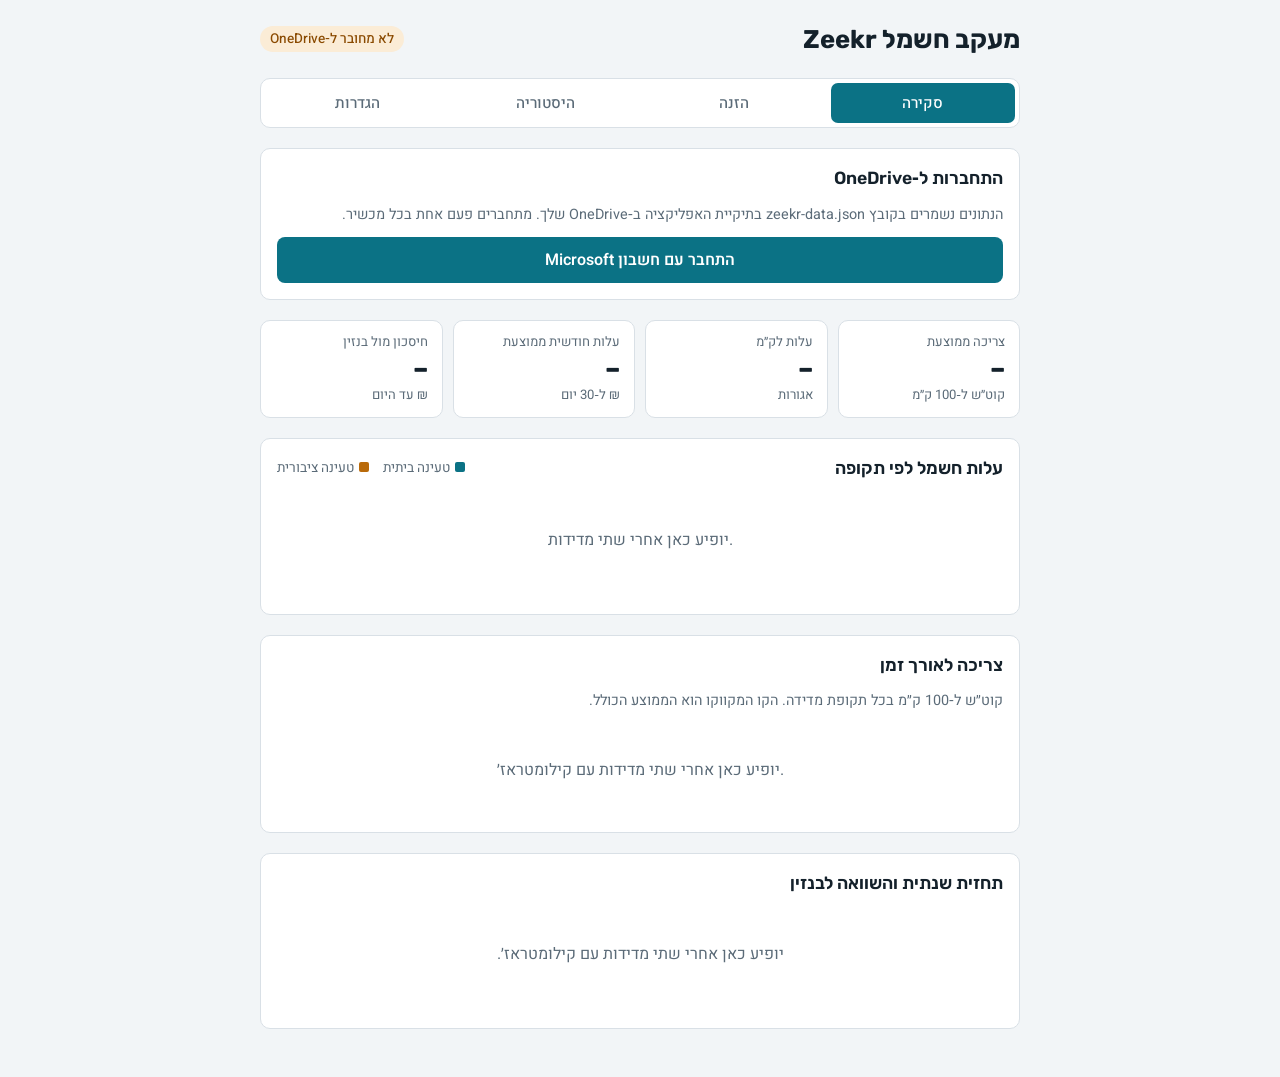
==== index.html @ 9e55f574 "v2.4: promote trial version to main" ====
<!doctype html>
<!--
  Zeekr electricity tracker - page markup.

  This file holds structure and Hebrew text only.
    styles.css  presentation
    app.js      behaviour (data model, calculations, OneDrive storage)

  The ?v= suffix on the two links below is a cache-buster: raise it whenever
  styles.css or app.js changes so browsers do not mix an old file with a new one.
-->
<html lang="he" dir="rtl">
<head>
  <meta charset="utf-8">
  <meta name="viewport" content="width=device-width,initial-scale=1,viewport-fit=cover">
  <meta name="robots" content="noindex">
  <title>מעקב חשמל Zeekr</title>
  <link rel="stylesheet" href="https://fonts.googleapis.com/css2?family=Heebo:wght@400;500;700&family=Rubik:wght@500;600;700&display=swap">
  <link rel="stylesheet" href="styles.css?v=2.4">
  <script src="app.js?v=2.4" defer></script>
</head>
<body>

<div class="wrap">
  <header class="head">
    <h1>מעקב חשמל Zeekr</h1>
    <span class="pill" id="status">טוען נתונים…</span>
  </header>

  <!-- Shown by app.js only on the trial copy of the page (address ends in /beta/). -->
  <div class="banner" id="beta-banner" hidden>גרסת ניסוי: הנתונים נשמרים בקובץ zeekr-test.json ולא משפיעים על המדידות האמיתיות.</div>

  <nav class="tabs" role="tablist">
    <button role="tab" data-tab="overview" aria-selected="true">סקירה</button>
    <button role="tab" data-tab="add" aria-selected="false">הזנה</button>
    <button role="tab" data-tab="history" aria-selected="false">היסטוריה</button>
    <button role="tab" data-tab="settings" aria-selected="false">הגדרות</button>
  </nav>

  <!-- Shown by app.js only when the user has to sign in to OneDrive. -->
  <div class="panel" id="signin" hidden>
    <h2>התחברות ל‑OneDrive</h2>
    <p class="sub" id="signin-text">הנתונים נשמרים בקובץ <span class="file-name">zeekr-data.json</span> בתיקיית האפליקציה ב‑OneDrive שלך. מתחברים פעם אחת בכל מכשיר.</p>
    <button class="btn" id="signin-btn" type="button">התחבר עם חשבון Microsoft</button>
  </div>

  <!-- ===== Overview ===== -->
  <section class="view" id="v-overview">
    <div class="kpis">
      <div class="kpi"><div class="lab">צריכה ממוצעת</div><div class="num" id="k-eff">–</div><div class="unit">קוט״ש ל‑100 ק״מ</div></div>
      <div class="kpi"><div class="lab">עלות לק״מ</div><div class="num" id="k-cpk">–</div><div class="unit">אגורות</div></div>
      <div class="kpi"><div class="lab">עלות חודשית ממוצעת</div><div class="num" id="k-month">–</div><div class="unit">₪ ל‑30 יום</div></div>
      <div class="kpi"><div class="lab">חיסכון מול בנזין</div><div class="num" id="k-save">–</div><div class="unit">₪ עד היום</div></div>
    </div>

    <div class="panel">
      <div class="row">
        <h2>עלות חשמל לפי תקופה</h2>
        <div class="legend"><span><i class="home"></i>טעינה ביתית</span><span><i class="public"></i>טעינה ציבורית</span></div>
      </div>
      <div class="chart" id="c-cost"></div>
      <p class="sub" id="cost-split"></p>
    </div>

    <div class="panel">
      <div class="row"><h2>צריכה לאורך זמן</h2><span id="trend"></span></div>
      <p class="sub">קוט״ש ל‑100 ק״מ בכל תקופת מדידה. הקו המקווקו הוא הממוצע הכולל.</p>
      <div class="chart" id="c-eff"></div>
    </div>

    <div class="panel">
      <h2>תחזית שנתית והשוואה לבנזין</h2>
      <dl class="facts" id="facts"></dl>
      <p class="sub" id="facts-note"></p>
    </div>

    <div class="panel" id="season-panel" hidden>
      <h2>צריכה לפי עונה</h2>
      <dl class="facts" id="season"></dl>
      <p class="sub">קיץ: יוני–ספטמבר. חורף: דצמבר–פברואר. התמונה תתבהר אחרי שנה מלאה של מדידות.</p>
    </div>
  </section>

  <!-- ===== Entry ===== -->
  <section class="view" id="v-add" hidden>
    <div class="seg">
      <button type="button" id="seg-reading" aria-pressed="true">מדידה חודשית</button>
      <button type="button" id="seg-public" aria-pressed="false">טעינה ציבורית</button>
    </div>

    <div class="panel" id="p-reading">
      <h2>מדידה חודשית</h2>
      <p class="sub">מה כתוב במונה של העמדה ובמד הק״מ של הרכב. אפשר למדוד יותר מפעם אחת בחודש: כל תאריך נשמר כמדידה נפרדת. המחיר לקוט״ש ממולא מהמדידה הקודמת. אם תשנה אותו, הוא יחול מהמדידה הזו והלאה, והתקופות הקודמות לא ישתנו.</p>
      <form id="f-reading" novalidate>
        <label class="full">תאריך<input type="date" id="r-date" required></label>
        <label>קוט״ש במונה<input type="number" inputmode="decimal" step="any" id="r-meter" placeholder="למשל 4350.2" required></label>
        <label>קילומטראז׳ ברכב<input type="number" inputmode="numeric" step="any" id="r-odo" placeholder="למשל 56200"></label>
        <label class="full">מחיר לקוט״ש לפי חשבון החשמל (₪)<input type="number" inputmode="decimal" step="any" id="r-price" placeholder="0.5451" required></label>
        <div class="hint full" id="r-preview">מלא את השדות כדי לראות את הסיכום מאז המדידה הקודמת.</div>
        <button class="btn full" type="submit">שמור מדידה</button>
        <p class="msg full" id="r-msg" role="status"></p>
      </form>
    </div>

    <div class="panel" id="p-public" hidden>
      <h2>טעינה ציבורית</h2>
      <p class="sub">רשום כל טעינה מחוץ לבית מיד כשהיא קורית. הטעינה נשמרת כרשומה נפרדת ומתווספת לעלות של התקופה שבה היא נמצאת, בלי לשנות את המדידות הביתיות.</p>
      <form id="f-public" novalidate>
        <label>תאריך<input type="date" id="p-date" required></label>
        <label>חברת הטעינה<input type="text" id="p-provider" maxlength="60" list="providers" placeholder="שם החברה שמפעילה את העמדה"></label>
        <label>קוט״ש שנטענו<input type="number" inputmode="decimal" step="any" id="p-kwh" placeholder="למשל 32.5" required></label>
        <label>עלות הטעינה כולה (₪)<input type="number" inputmode="decimal" step="any" id="p-cost" placeholder="למשל 61" required></label>
        <label class="full">הערה (לא חובה)<input type="text" id="p-note" maxlength="120" placeholder="מיקום העמדה, נסיעה לצפון…"></label>
        <button class="btn full" type="submit">שמור טעינה</button>
        <p class="msg full" id="p-msg" role="status"></p>
      </form>
      <!-- Filled by app.js with the providers already used, as typing suggestions. -->
      <datalist id="providers"></datalist>
    </div>
  </section>

  <!-- ===== History ===== -->
  <section class="view" id="v-history" hidden>
    <div class="panel">
      <div class="row"><h2>תקופות</h2><button class="btn ghost small" id="export" type="button" hidden>ייצוא ל‑CSV</button></div>
      <p class="sub">תקופה היא הזמן בין שתי מדידות עוקבות. לכל תקופה מוצגת העלות בפירוק לטעינה ביתית ולטעינה ציבורית.</p>
      <div class="scroll"><table id="t-periods"></table></div>
    </div>
    <div class="panel"><h2>מדידות</h2><div class="scroll"><table id="t-readings"></table></div></div>
    <div class="panel"><h2>טעינות ציבוריות</h2><div class="scroll"><table id="t-public"></table></div></div>
  </section>

  <!-- ===== Settings ===== -->
  <section class="view" id="v-settings" hidden>
    <div class="panel">
      <h2>רכב בנזין להשוואה</h2>
      <p class="sub">הערכים האלה הם הנחות. עדכן אותם לפי הרכב שהיית נוהג בו אחרת.</p>
      <form id="f-fuel" novalidate>
        <label>מחיר ליטר בנזין (₪)<input type="number" inputmode="decimal" step="any" id="s-price" required></label>
        <label>צריכת דלק (ליטר ל‑100 ק״מ)<input type="number" inputmode="decimal" step="any" id="s-l100" required></label>
        <button class="btn full" type="submit">שמור</button>
        <p class="msg full" id="s-msg" role="status"></p>
      </form>
    </div>

    <div class="panel">
      <h2>הנתונים שלך</h2>
      <p class="sub">הכול נשמר בקובץ אחד, <span class="file-name">zeekr-data.json</span>, בתיקיית האפליקציה ב‑OneDrive שלך. הדף עצמו לא שומר נתונים בשום שרת אחר.</p>
      <div class="row start">
        <button class="btn ghost" id="dl-json" type="button">הורד גיבוי (JSON)</button>
        <button class="btn ghost danger" id="signout" type="button">התנתק</button>
      </div>
    </div>

    <div class="panel">
      <h2>ייבוא מקובץ</h2>
      <p class="sub">הייבוא ממזג את הקובץ עם הנתונים הקיימים ולא מוחק דבר. לפני השמירה מוצג סיכום של מה שיתווסף ומה שיתעדכן, ורק אחרי אישור הנתונים נשמרים.</p>
      <div class="row start">
        <label class="btn ghost">בחר קובץ לייבוא<input type="file" id="imp-file" accept=".json,.csv,application/json,text/csv" hidden></label>
        <button class="btn ghost" id="dl-template" type="button">הורד קובץ CSV לדוגמה</button>
      </div>

      <!-- Import preview: filled by app.js after a file is chosen. -->
      <div class="hint" id="imp-box" hidden>
        <div id="imp-text"></div>
        <div class="row start">
          <button class="btn small" id="imp-go" type="button">אשר ייבוא</button>
          <button class="btn ghost small" id="imp-cancel" type="button">בטל</button>
        </div>
      </div>
      <p class="msg" id="d-msg" role="status"></p>

      <details class="guide">
        <summary>איך צריך להיראות קובץ ייבוא</summary>
        <div class="body">
          <p class="sub">הייבוא מקבל שני סוגי קבצים: CSV (נוח לעריכה באקסל) ו‑JSON (הפורמט של קובץ הגיבוי). הדרך הקלה היא להוריד את קובץ ה‑CSV לדוגמה, למלא אותו באקסל ולשמור.</p>

          <h3>איך הייבוא משתלב בנתונים הקיימים</h3>
          <ul>
            <li>מדידה מזוהה לפי התאריך שלה. תאריך שכבר קיים: הערכים מהקובץ מחליפים את הקיימים. תאריך חדש: המדידה מתווספת, גם אם יש כבר מדידה אחרת באותו חודש.</li>
            <li>טעינה ציבורית מזוהה לפי המזהה שלה, ואם אין מזהה לפי השילוב של תאריך, קוט״ש ועלות. טעינה קיימת מתעדכנת (חברה, הערה), וכל טעינה אחרת מתווספת.</li>
            <li>טעינה ציבורית אף פעם לא משנה מדידה, ומדידה אף פעם לא משנה טעינה ציבורית.</li>
            <li>רשומות שלא מופיעות בקובץ נשארות כמו שהן.</li>
            <li>שורה לא תקינה מדולגת ומדווחת בסיכום עם מספר השורה והסיבה. שאר הקובץ מיובא.</li>
          </ul>

          <h3>קובץ CSV</h3>
          <ul>
            <li>השורה הראשונה היא שורת כותרות. סדר העמודות לא משנה, ועמודות שלא מופיעות ברשימה מתעלמים מהן.</li>
            <li>כל שורה אחריה היא מדידה אחת או טעינה ציבורית אחת.</li>
            <li>קידוד UTF‑8. מפריד פסיק, נקודה‑פסיק או טאב.</li>
            <li>תאריך: <code>2026-10-01</code> או <code>01/10/2026</code> או <code>1.10.2026</code> (יום לפני חודש).</li>
            <li>מספרים: נקודה עשרונית, בלי יחידות. למשל <code>4350.2</code>.</li>
          </ul>
          <div class="scroll">
            <table>
              <tr><th>כותרת העמודה</th><th>שם חלופי</th><th>במדידה</th><th>בטעינה ציבורית</th><th>תוכן</th></tr>
              <tr><td>סוג</td><td><code>type</code></td><td>מדידה</td><td>טעינה ציבורית</td><td>אם העמודה חסרה, שורה עם מונה היא מדידה ושורה עם קוט״ש היא טעינה ציבורית</td></tr>
              <tr><td>תאריך</td><td><code>date</code></td><td>חובה</td><td>חובה</td><td>תאריך המדידה או הטעינה</td></tr>
              <tr><td>מונה קוט״ש</td><td><code>meter</code></td><td>חובה</td><td>ריק</td><td>המספר המצטבר שמופיע במונה העמדה הביתית</td></tr>
              <tr><td>קילומטראז׳</td><td><code>odo</code></td><td>רשות</td><td>ריק</td><td>מד הק״מ של הרכב. בלעדיו הצריכה מחושבת יחד עם התקופה הבאה</td></tr>
              <tr><td>מחיר לקוט״ש</td><td><code>price</code></td><td>רשות</td><td>ריק</td><td>מחיר החשמל הביתי בשקלים לתקופה שמסתיימת במדידה. ריק: נלקח המחיר מהמדידה הקודמת</td></tr>
              <tr><td>קוט״ש</td><td><code>kwh</code></td><td>ריק</td><td>חובה</td><td>כמה קוט״ש נטענו בטעינה</td></tr>
              <tr><td>עלות</td><td><code>cost</code></td><td>ריק</td><td>חובה</td><td>הסכום הכולל ששולם על הטעינה, בשקלים</td></tr>
              <tr><td>חברה</td><td><code>provider</code></td><td>ריק</td><td>רשות</td><td>החברה שבה בוצעה הטעינה, טקסט חופשי</td></tr>
              <tr><td>הערה</td><td><code>note</code></td><td>ריק</td><td>רשות</td><td>טקסט חופשי</td></tr>
              <tr><td>מזהה</td><td><code>id</code></td><td>ריק</td><td>רשות</td><td>מופיע בקובץ שהאפליקציה מייצאת. בשורה חדשה משאירים ריק</td></tr>
            </table>
          </div>
          <p class="sub">דוגמה לקובץ CSV עם שתי מדידות באותו חודש וטעינה ציבורית אחת:</p>
<pre>סוג,תאריך,מונה קוט״ש,קילומטראז׳,מחיר לקוט״ש,קוט״ש,עלות,חברה,הערה,מזהה
מדידה,2026-10-01,4350.2,56200,0.5451,,,,,
מדידה,2026-10-18,4702.9,57480,0.5451,,,,,
טעינה ציבורית,2026-10-12,,,,32.5,61,שם החברה,נסיעה לצפון,</pre>

          <h3>קובץ JSON</h3>
          <ul>
            <li>אובייקט אחד עם הרשימה <code>readings</code> (מדידות) והרשימה <code>public</code> (טעינות ציבוריות). מספיקה אחת מהן.</li>
            <li>בכל מדידה: <code>date</code> ו‑<code>meter</code> חובה, <code>odo</code> ו‑<code>price</code> רשות (אפשר <code>null</code>).</li>
            <li>בכל טעינה ציבורית: <code>date</code>, <code>kwh</code> ו‑<code>cost</code> חובה, <code>provider</code>, <code>note</code> ו‑<code>id</code> רשות.</li>
            <li><code>settings</code> רשות. אם הוא מופיע, הגדרות רכב הבנזין להשוואה מתעדכנות לפיו.</li>
            <li>שדות אחרים, כמו <code>app</code>, <code>version</code> ו‑<code>updated</code>, לא נדרשים בייבוא.</li>
          </ul>
<pre>{
  "readings": [
    { "date": "2026-10-01", "meter": 4350.2, "odo": 56200, "price": 0.5451 },
    { "date": "2026-10-18", "meter": 4702.9, "odo": null, "price": null }
  ],
  "public": [
    { "date": "2026-10-12", "kwh": 32.5, "cost": 61,
      "provider": "שם החברה", "note": "נסיעה לצפון" }
  ],
  "settings": { "fuelPrice": 7.3, "fuelL100": 7.5 }
}</pre>
        </div>
      </details>
    </div>

    <!-- Trial copy only. -->
    <div class="panel" id="beta-panel" hidden>
      <h2>גרסת ניסוי</h2>
      <p class="sub">זו גרסת הניסוי של הדף. היא עובדת מול קובץ נפרד, zeekr-test.json, באותה תיקייה ב‑OneDrive, כך שאפשר להזין, לייבא ולמחוק בלי לגעת במדידות האמיתיות. אפשר להתחיל מעותק של הנתונים האמיתיים: ההעתקה רק קוראת את הקובץ האמיתי ולא משנה אותו.</p>
      <div class="row start">
        <button class="btn ghost" id="test-copy" type="button">העתק את הנתונים האמיתיים לקובץ הבדיקות</button>
        <button class="btn ghost danger" id="test-reset" type="button">רוקן את קובץ הבדיקות</button>
      </div>
      <p class="msg" id="t-msg" role="status"></p>
    </div>

    <p class="sub">גרסה <span id="app-version"></span> · <a id="other-version" href="beta/">לגרסת הניסוי</a></p>
  </section>
</div>

</body>
</html>
---- styles.css ----
/*
 * Zeekr electricity tracker - presentation.
 *
 * Layout: one narrow right-to-left column. A status line, four key figures,
 * charts, then tabs for entry, history and settings.
 *
 * Sections
 *   1. Design tokens (light and dark)
 *   2. Base elements
 *   3. Page frame: header, tabs, panels
 *   4. Overview: key figures, charts, fact lists
 *   5. Forms and buttons
 *   6. Tables
 *   7. Import guide
 */

/* ---------- 1. Design tokens ---------- */

:root {
  --bg: #f2f5f7;
  --surface: #ffffff;
  --line: #d9e0e6;
  --fg: #14212b;
  --muted: #5b6b78;
  --accent: #0b7285;        /* home charging, primary actions */
  --accent-fg: #ffffff;
  --accent-soft: #dff1f4;
  --public: #b96a0a;        /* public charging */
  --good: #1c7c4a;
  --good-soft: #e0f3e8;
  --warn: #8a4a00;        /* dark enough for 4.5:1 on --warn-soft */
  --warn-soft: #fbecd6;
  --bad: #b3261e;
  --display: "Rubik", "Heebo", system-ui, sans-serif;
  --body: "Heebo", "Rubik", system-ui, sans-serif;
  --mono: ui-monospace, "SF Mono", Menlo, Consolas, monospace;
  --radius: 10px;
}

/* Dark values are repeated twice on purpose: once for the system preference
   and once for an explicit data-theme="dark" override. */
@media (prefers-color-scheme: dark) {
  :root:not([data-theme="light"]) {
    --bg: #0f171d;
    --surface: #18232b;
    --line: #2b3944;
    --fg: #e7eef2;
    --muted: #93a4b0;
    --accent: #4cc3d6;
    --accent-fg: #06222a;
    --accent-soft: #143640;
    --public: #e8a548;
    --good: #5fd093;
    --good-soft: #153526;
    --warn: #f0b35c;
    --warn-soft: #3a2a10;
    --bad: #ff8a80;
    color-scheme: dark;
  }
}

:root[data-theme="dark"] {
  --bg: #0f171d;
  --surface: #18232b;
  --line: #2b3944;
  --fg: #e7eef2;
  --muted: #93a4b0;
  --accent: #4cc3d6;
  --accent-fg: #06222a;
  --accent-soft: #143640;
  --public: #e8a548;
  --good: #5fd093;
  --good-soft: #153526;
  --warn: #f0b35c;
  --warn-soft: #3a2a10;
  --bad: #ff8a80;
  color-scheme: dark;
}

/* ---------- 2. Base elements ---------- */

* { box-sizing: border-box; }

[hidden] { display: none !important; }

body {
  margin: 0;
  background: var(--bg);
  color: var(--fg);
  font-family: var(--body);
  font-size: 16px;
  line-height: 1.5;
  direction: rtl;
  padding-left: max(16px, env(safe-area-inset-left, 0px));
  padding-right: max(16px, env(safe-area-inset-right, 0px));
  padding-block: 20px 48px;
}

h1 { font-family: var(--display); font-size: 1.6rem; font-weight: 700; margin: 0; text-wrap: balance; }
h2 { font-family: var(--display); font-size: 1.1rem; font-weight: 600; margin: 0; }
h3 { font-size: 0.95rem; font-weight: 600; margin: 0; }

a { color: var(--accent); }

button:focus-visible,
input:focus-visible,
summary:focus-visible,
a:focus-visible { outline: 2px solid var(--accent); outline-offset: 2px; }

/* ---------- 3. Page frame ---------- */

.wrap { max-width: 760px; margin-inline: auto; display: flex; flex-direction: column; gap: 20px; }

.head { display: flex; flex-wrap: wrap; align-items: center; justify-content: space-between; gap: 10px; }

.pill { display: inline-block; padding: 3px 10px; border-radius: 99px; font-size: 0.85rem; font-weight: 500; background: var(--accent-soft); color: var(--fg); }
.pill.warn { background: var(--warn-soft); color: var(--warn); }
.pill.good { background: var(--good-soft); color: var(--good); }

/* Trial-version notice: must be impossible to miss. */
.banner { background: var(--warn-soft); color: var(--warn); border: 1px solid var(--warn); border-radius: var(--radius); padding: 10px 14px; font-weight: 500; font-size: 0.92rem; }

.tabs { display: flex; gap: 4px; background: var(--surface); border: 1px solid var(--line); border-radius: var(--radius); padding: 4px; }
.tabs button { flex: 1; border: 0; background: none; color: var(--muted); font: 500 0.95rem var(--body); padding: 9px 4px; border-radius: 7px; cursor: pointer; }
.tabs button[aria-selected="true"] { background: var(--accent); color: var(--accent-fg); }

.view { display: flex; flex-direction: column; gap: 20px; }

.panel { background: var(--surface); border: 1px solid var(--line); border-radius: var(--radius); padding: 16px; display: flex; flex-direction: column; gap: 12px; min-width: 0; }

.row { display: flex; flex-wrap: wrap; gap: 10px; align-items: center; justify-content: space-between; }
.row.start { justify-content: flex-start; }

.sub { color: var(--muted); font-size: 0.9rem; margin: 0; }
.empty { color: var(--muted); text-align: center; padding: 18px 8px; }
.span-all { grid-column: 1 / -1; }

/* ---------- 4. Overview ---------- */

.kpis { display: grid; grid-template-columns: repeat(4, 1fr); gap: 10px; }
@media (max-width: 620px) { .kpis { grid-template-columns: repeat(2, 1fr); } }

.kpi { background: var(--surface); border: 1px solid var(--line); border-radius: var(--radius); padding: 12px 14px; min-width: 0; }
.kpi .lab { font-size: 0.82rem; color: var(--muted); }
.kpi .num { font-family: var(--display); font-size: 1.7rem; font-weight: 700; line-height: 1.2; font-variant-numeric: tabular-nums; }
.kpi .unit { font-size: 0.82rem; color: var(--muted); }

/* Charts are drawn left-to-right even though the page is right-to-left. */
.chart { width: 100%; direction: ltr; }
.chart svg { display: block; width: 100%; height: auto; }

.legend { display: flex; gap: 14px; font-size: 0.85rem; color: var(--muted); flex-wrap: wrap; }
.legend i { display: inline-block; width: 10px; height: 10px; border-radius: 2px; margin-inline-end: 5px; }
.legend .home { background: var(--accent); }
.legend .public { background: var(--public); }

.facts { display: grid; grid-template-columns: 1fr 1fr; gap: 8px 20px; margin: 0; }
@media (max-width: 520px) { .facts { grid-template-columns: 1fr; } }
.facts div { display: flex; justify-content: space-between; gap: 10px; border-bottom: 1px solid var(--line); padding-block: 5px; }
.facts dt { color: var(--muted); }
.facts dd { margin: 0; font-weight: 500; font-variant-numeric: tabular-nums; text-align: left; }

/* ---------- 5. Forms and buttons ---------- */

form { display: grid; grid-template-columns: 1fr 1fr; gap: 12px; }
form .full { grid-column: 1 / -1; }
@media (max-width: 480px) { form { grid-template-columns: 1fr; } }

label { display: flex; flex-direction: column; gap: 4px; font-size: 0.9rem; color: var(--muted); min-width: 0; }

input { font: inherit; font-size: 1.05rem; color: var(--fg); background: var(--bg); border: 1px solid var(--line); border-radius: 8px; padding: 10px 12px; width: 100%; min-width: 0; }

.btn { font: 600 1rem var(--body); border: 0; border-radius: 8px; padding: 11px 16px; background: var(--accent); color: var(--accent-fg); cursor: pointer; }
.btn.ghost { background: none; color: var(--accent); border: 1px solid var(--line); font-weight: 500; }
.btn.small { padding: 4px 10px; font-size: 0.85rem; }
.btn.danger { color: var(--bad); }
/* A file input dressed as a button: the label is the visible control. */
label.btn { flex-direction: row; font-size: 1rem; }

.msg { font-size: 0.9rem; min-height: 1.4em; margin: 0; }
.msg.err { color: var(--bad); }
.msg.ok { color: var(--good); }

.hint { background: var(--accent-soft); border-radius: 8px; padding: 10px 12px; font-size: 0.92rem; }
.hint .row { margin-top: 10px; }

.seg { display: flex; gap: 6px; }
.seg button { border: 1px solid var(--line); background: none; color: var(--fg); font: 500 0.92rem var(--body); padding: 7px 12px; border-radius: 99px; cursor: pointer; }
.seg button[aria-pressed="true"] { background: var(--accent-soft); border-color: var(--accent); }

/* ---------- 6. Tables ---------- */

.scroll { overflow-x: auto; }

table { border-collapse: collapse; width: 100%; font-size: 0.9rem; font-variant-numeric: tabular-nums; }
th, td { padding: 7px 8px; text-align: right; border-bottom: 1px solid var(--line); white-space: nowrap; }
th { color: var(--muted); font-weight: 500; font-size: 0.82rem; }
td.footnote { white-space: normal; color: var(--muted); }

/* ---------- 7. Import guide ---------- */

.guide { border: 1px solid var(--line); border-radius: 8px; padding: 10px 12px; }
.guide summary { cursor: pointer; font-weight: 500; color: var(--accent); }
.guide[open] summary { margin-bottom: 12px; }
.guide .body { display: flex; flex-direction: column; gap: 12px; font-size: 0.92rem; }
.guide ul { margin: 0; padding-inline-start: 20px; display: flex; flex-direction: column; gap: 4px; }
.guide td, .guide th { white-space: normal; vertical-align: top; }
.guide code { font-family: var(--mono); font-size: 0.85rem; background: var(--bg); border-radius: 4px; padding: 1px 5px; direction: ltr; unicode-bidi: isolate; }
/* File samples are shown left-to-right exactly as they appear in a text editor. */
.guide pre { margin: 0; direction: ltr; text-align: left; font-family: var(--mono); font-size: 0.8rem; line-height: 1.5; background: var(--bg); border: 1px solid var(--line); border-radius: 8px; padding: 10px 12px; overflow-x: auto; }
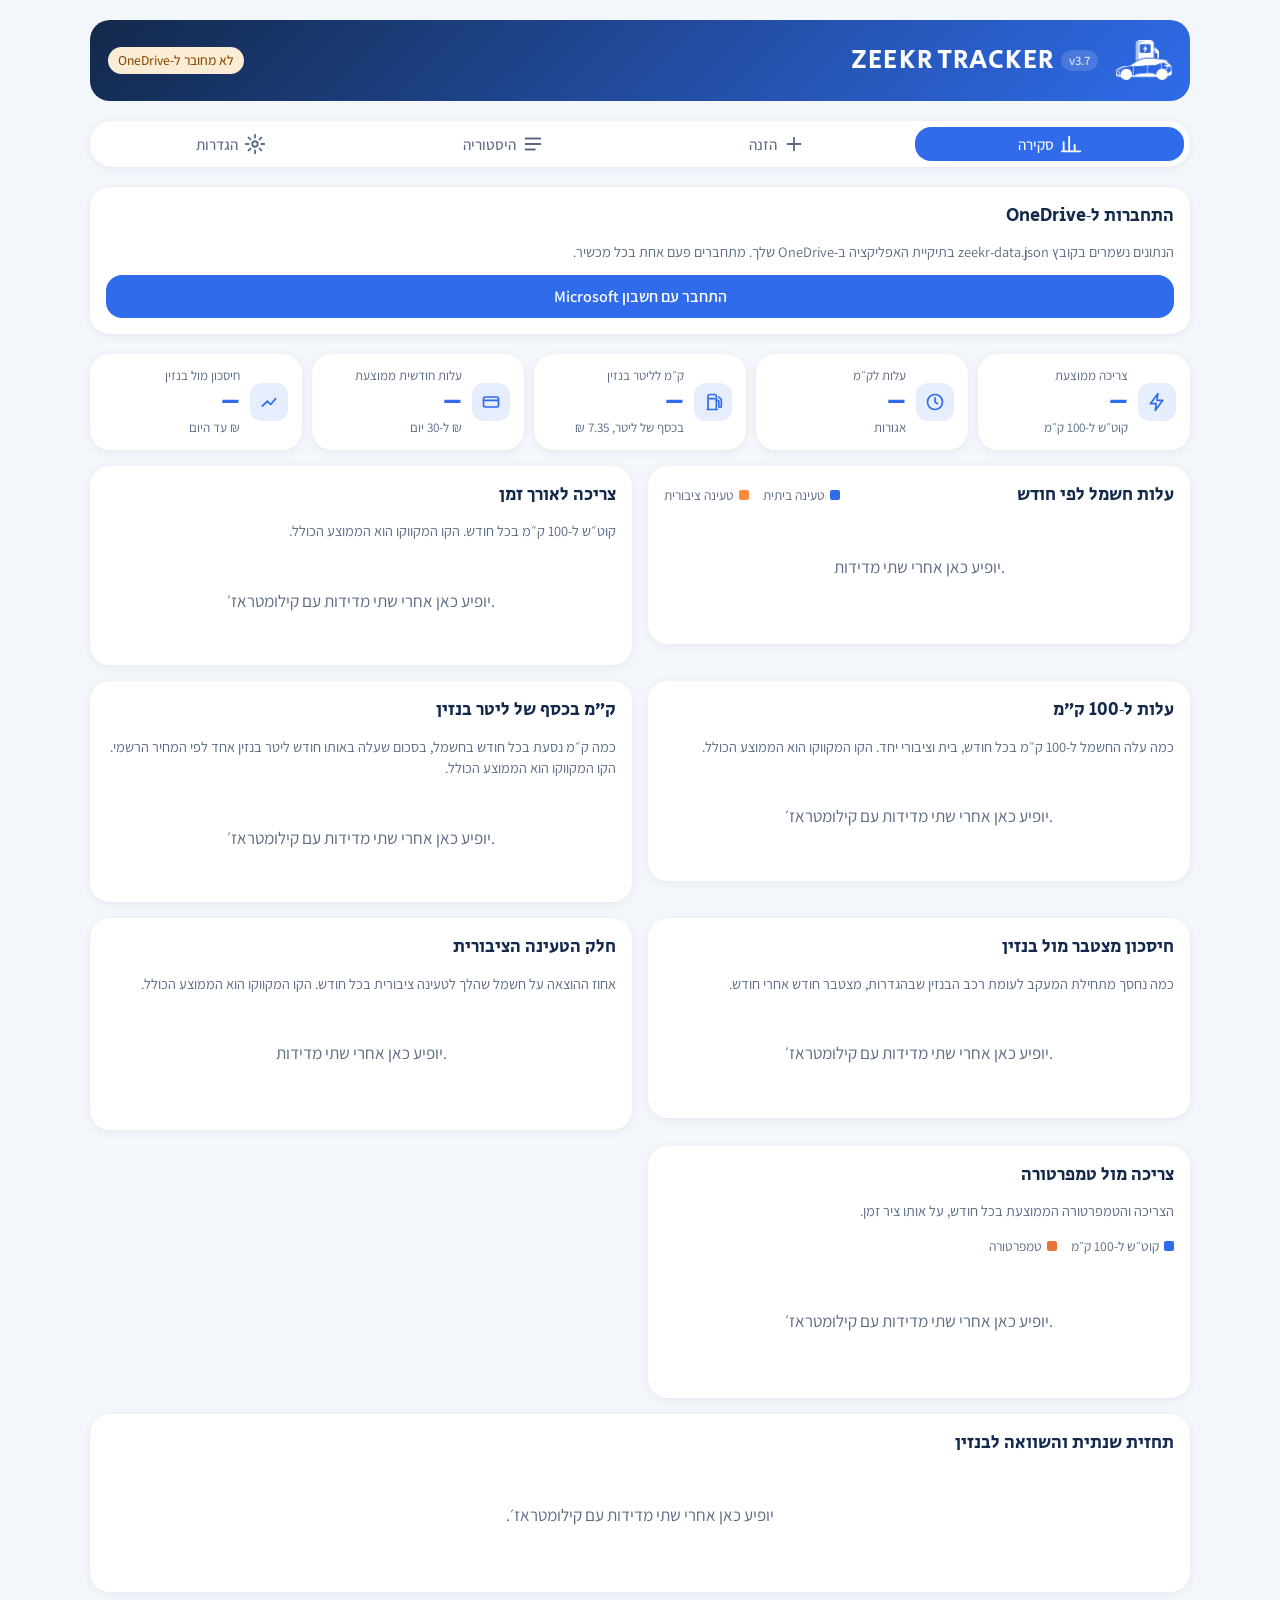
==== commit 8c4a89e4: "main: promote beta v3.7 to the main site Copies beta app.js and styles.css, index.html with main app" ====
--- a/index.html
+++ b/index.html
@@ -14,27 +14,69 @@
   <meta charset="utf-8">
   <meta name="viewport" content="width=device-width,initial-scale=1,viewport-fit=cover">
   <meta name="robots" content="noindex">
-  <title>מעקב חשמל Zeekr</title>
-  <link rel="stylesheet" href="https://fonts.googleapis.com/css2?family=Heebo:wght@400;500;700&family=Rubik:wght@500;600;700&display=swap">
-  <link rel="stylesheet" href="styles.css?v=2.4">
-  <script src="app.js?v=2.4" defer></script>
+  <title>ZEEKR TRACKER</title>
+  <meta name="application-name" content="ZEEKR TRACKER">
+  <meta name="apple-mobile-web-app-title" content="ZEEKR TRACKER">
+  <!-- Home-screen icon. Phones copy it when the shortcut is created, so an
+       existing shortcut keeps its old icon until it is removed and added again. -->
+  <link rel="icon" type="image/png" sizes="32x32" href="icons/favicon-32.png?v=6">
+  <link rel="icon" type="image/png" sizes="192x192" href="icons/icon-192.png?v=6">
+  <link rel="apple-touch-icon" href="icons/apple-touch-icon.png?v=6">
+  <link rel="manifest" href="manifest.webmanifest?v=6">
+  <!-- Fetched early so the opening screen shows its logo at once. -->
+  <link rel="preload" href="icons/splash.webp?v=2" as="image" fetchpriority="high">
+  <!-- Fonts load without holding up the first screen; text shows in the system
+       font for a moment and switches when they arrive (display=swap). -->
+  <link rel="preconnect" href="https://fonts.gstatic.com" crossorigin>
+  <link rel="stylesheet" href="https://fonts.googleapis.com/css2?family=Assistant:wght@400;600;700;800&family=Secular+One&display=swap" media="print" onload="this.media='all'">
+  <link rel="stylesheet" href="styles.css?v=3.7">
+  <script src="app.js?v=3.7" defer></script>
 </head>
 <body>
 
+<!-- Opening screen: the full logo for 2.5 seconds when the page is
+     opened as the installed app. Shown once per launch (not again after the
+     Microsoft sign-in returns to the page); a tap closes it early. -->
+<div class="splash" id="splash" hidden>
+  <img src="icons/splash.webp?v=2" alt="ZEEKR TRACKER" fetchpriority="high">
+</div>
+<script>
+  (function () {
+    var el = document.getElementById("splash");
+    var app = window.matchMedia && matchMedia("(display-mode: standalone)").matches;
+    var seen = false;
+    try { seen = sessionStorage.getItem("zk-splash") === "1"; sessionStorage.setItem("zk-splash", "1"); } catch (e) { /* storage unavailable */ }
+    if (!app || seen) return;
+    el.hidden = false;
+    function close() {
+      el.classList.add("splash-out");
+      setTimeout(function () { el.hidden = true; }, 400);
+    }
+    var timer = setTimeout(close, 2500);
+    el.addEventListener("click", function () { clearTimeout(timer); close(); });
+  })();
+</script>
+
 <div class="wrap">
+  <!-- The symbol sits on the right, centred top to bottom; title and status share the rest. -->
   <header class="head">
-    <h1>מעקב חשמל Zeekr</h1>
-    <span class="pill" id="status">טוען נתונים…</span>
+    <img class="mark" src="icons/symbol-header.png?v=1" alt="" width="240" height="170">
+    <div class="head-text">
+      <!-- The version comes from APP_VERSION in app.js, so it changes with every update. -->
+      <h1 lang="en">ZEEKR TRACKER <span class="head-version" id="head-version"></span></h1>
+      <span class="pill" id="status">טוען נתונים…</span>
+    </div>
   </header>
 
   <!-- Shown by app.js only on the trial copy of the page (address ends in /beta/). -->
   <div class="banner" id="beta-banner" hidden>גרסת ניסוי: הנתונים נשמרים בקובץ zeekr-test.json ולא משפיעים על המדידות האמיתיות.</div>
 
-  <nav class="tabs" role="tablist">
-    <button role="tab" data-tab="overview" aria-selected="true">סקירה</button>
-    <button role="tab" data-tab="add" aria-selected="false">הזנה</button>
-    <button role="tab" data-tab="history" aria-selected="false">היסטוריה</button>
-    <button role="tab" data-tab="settings" aria-selected="false">הגדרות</button>
+  <!-- Floats at the bottom of a phone screen; a row under the header on a wide screen. -->
+  <nav class="tabs" role="tablist" aria-label="ניווט">
+    <button role="tab" data-tab="overview" aria-selected="true"><svg viewBox="0 0 24 24" aria-hidden="true"><path d="M4 20V10M10 20V4M16 20v-7M22 20H2"/></svg>סקירה</button>
+    <button role="tab" data-tab="add" aria-selected="false"><svg viewBox="0 0 24 24" aria-hidden="true"><path d="M12 5v14M5 12h14"/></svg>הזנה</button>
+    <button role="tab" data-tab="history" aria-selected="false"><svg viewBox="0 0 24 24" aria-hidden="true"><path d="M4 6h16M4 12h16M4 18h10"/></svg>היסטוריה</button>
+    <button role="tab" data-tab="settings" aria-selected="false"><svg viewBox="0 0 24 24" aria-hidden="true"><circle cx="12" cy="12" r="3"/><path d="M12 2v3M12 19v3M2 12h3M19 12h3M5 5l2 2M17 17l2 2M5 19l2-2M17 7l2-2"/></svg>הגדרות</button>
   </nav>
 
   <!-- Shown by app.js only when the user has to sign in to OneDrive. -->
@@ -47,15 +89,16 @@
   <!-- ===== Overview ===== -->
   <section class="view" id="v-overview">
     <div class="kpis">
-      <div class="kpi"><div class="lab">צריכה ממוצעת</div><div class="num" id="k-eff">–</div><div class="unit">קוט״ש ל‑100 ק״מ</div></div>
-      <div class="kpi"><div class="lab">עלות לק״מ</div><div class="num" id="k-cpk">–</div><div class="unit">אגורות</div></div>
-      <div class="kpi"><div class="lab">עלות חודשית ממוצעת</div><div class="num" id="k-month">–</div><div class="unit">₪ ל‑30 יום</div></div>
-      <div class="kpi"><div class="lab">חיסכון מול בנזין</div><div class="num" id="k-save">–</div><div class="unit">₪ עד היום</div></div>
+      <div class="kpi"><span class="ic"><svg viewBox="0 0 24 24" aria-hidden="true"><path d="M13 2 4 14h7l-1 8 9-12h-7z"/></svg></span><div class="lab">צריכה ממוצעת</div><div class="num" id="k-eff">–</div><div class="unit">קוט״ש ל‑100 ק״מ</div></div>
+      <div class="kpi"><span class="ic"><svg viewBox="0 0 24 24" aria-hidden="true"><circle cx="12" cy="12" r="9"/><path d="M12 7v5l3 2"/></svg></span><div class="lab">עלות לק״מ</div><div class="num" id="k-cpk">–</div><div class="unit">אגורות</div></div>
+      <div class="kpi"><span class="ic"><svg viewBox="0 0 24 24" aria-hidden="true"><path d="M6 21V5a2 2 0 0 1 2-2h6a2 2 0 0 1 2 2v16"/><path d="M5 21h12M8 8h6M16 10h2a1 1 0 0 1 1 1v6a1.5 1.5 0 0 0 3 0V9l-3-3"/></svg></span><div class="lab">ק״מ לליטר בנזין</div><div class="num" id="k-kpl">–</div><div class="unit" id="k-kpl-unit">ק״מ</div></div>
+      <div class="kpi"><span class="ic"><svg viewBox="0 0 24 24" aria-hidden="true"><rect x="3" y="6" width="18" height="12" rx="2"/><path d="M3 10h18"/></svg></span><div class="lab">עלות חודשית ממוצעת</div><div class="num" id="k-month">–</div><div class="unit">₪ ל‑30 יום</div></div>
+      <div class="kpi"><span class="ic"><svg viewBox="0 0 24 24" aria-hidden="true"><path d="M4 17l6-6 4 4 6-7"/></svg></span><div class="lab">חיסכון מול בנזין</div><div class="num" id="k-save">–</div><div class="unit">₪ עד היום</div></div>
     </div>
 
     <div class="panel">
       <div class="row">
-        <h2>עלות חשמל לפי תקופה</h2>
+        <h2>עלות חשמל לפי חודש</h2>
         <div class="legend"><span><i class="home"></i>טעינה ביתית</span><span><i class="public"></i>טעינה ציבורית</span></div>
       </div>
       <div class="chart" id="c-cost"></div>
@@ -64,8 +107,51 @@
 
     <div class="panel">
       <div class="row"><h2>צריכה לאורך זמן</h2><span id="trend"></span></div>
-      <p class="sub">קוט״ש ל‑100 ק״מ בכל תקופת מדידה. הקו המקווקו הוא הממוצע הכולל.</p>
+      <p class="sub">קוט״ש ל‑100 ק״מ בכל חודש. הקו המקווקו הוא הממוצע הכולל.</p>
       <div class="chart" id="c-eff"></div>
+    </div>
+
+    <div class="panel">
+      <h2>עלות ל‑100 ק״מ</h2>
+      <p class="sub">כמה עלה החשמל ל‑100 ק״מ בכל חודש, בית וציבורי יחד. הקו המקווקו הוא הממוצע הכולל.</p>
+      <div class="chart" id="c-cost100"></div>
+    </div>
+
+    <div class="panel">
+      <h2>ק״מ בכסף של ליטר בנזין</h2>
+      <p class="sub">כמה ק״מ נסעת בכל חודש בחשמל, בסכום שעלה באותו חודש ליטר בנזין אחד לפי המחיר הרשמי. הקו המקווקו הוא הממוצע הכולל.</p>
+      <div class="chart" id="c-kpl"></div>
+    </div>
+
+    <div class="panel">
+      <h2>חיסכון מצטבר מול בנזין</h2>
+      <p class="sub">כמה נחסך מתחילת המעקב לעומת רכב הבנזין שבהגדרות, מצטבר חודש אחרי חודש.</p>
+      <div class="chart" id="c-saving"></div>
+    </div>
+
+    <div class="panel">
+      <h2>חלק הטעינה הציבורית</h2>
+      <p class="sub">אחוז ההוצאה על חשמל שהלך לטעינה ציבורית בכל חודש. הקו המקווקו הוא הממוצע הכולל.</p>
+      <div class="chart" id="c-share"></div>
+      <p class="sub" id="share-note"></p>
+    </div>
+
+    <div class="panel">
+      <h2>צריכה מול טמפרטורה</h2>
+      <p class="sub">הצריכה והטמפרטורה הממוצעת בכל חודש, על אותו ציר זמן.</p>
+      <div class="legend temp-legend"><span><i class="home"></i>קוט״ש ל‑100 ק״מ</span><span><i class="temp"></i>טמפרטורה</span></div>
+      <div class="chart" id="c-temp"></div>
+      <p class="sub" id="temp-note"></p>
+    </div>
+
+    <div class="panel" id="prov-panel" hidden>
+      <details class="guide">
+        <summary id="prov-summary">ניתוח לפי חברת טעינה</summary>
+        <div class="body">
+          <p class="sub">כל הטעינות הציבוריות, מקובצות לפי שם החברה. שמות שנבדלים רק ברווחים או באותיות גדולות נספרים כחברה אחת.</p>
+          <div class="scroll"><table id="t-providers"></table></div>
+        </div>
+      </details>
     </div>
 
     <div class="panel">
@@ -95,7 +181,8 @@
         <label class="full">תאריך<input type="date" id="r-date" required></label>
         <label>קוט״ש במונה<input type="number" inputmode="decimal" step="any" id="r-meter" placeholder="למשל 4350.2" required></label>
         <label>קילומטראז׳ ברכב<input type="number" inputmode="numeric" step="any" id="r-odo" placeholder="למשל 56200"></label>
-        <label class="full">מחיר לקוט״ש לפי חשבון החשמל (₪)<input type="number" inputmode="decimal" step="any" id="r-price" placeholder="0.5451" required></label>
+        <label>מחיר לקוט״ש לפי חשבון החשמל (₪)<input type="number" inputmode="decimal" step="any" id="r-price" placeholder="0.5451" required></label>
+        <label>אחוז סוללה ברכב (לא חובה)<input type="number" inputmode="numeric" step="any" min="0" max="100" id="r-soc" placeholder="למשל 80"></label>
         <div class="hint full" id="r-preview">מלא את השדות כדי לראות את הסיכום מאז המדידה הקודמת.</div>
         <button class="btn full" type="submit">שמור מדידה</button>
         <p class="msg full" id="r-msg" role="status"></p>
@@ -107,20 +194,38 @@
       <p class="sub">רשום כל טעינה מחוץ לבית מיד כשהיא קורית. הטעינה נשמרת כרשומה נפרדת ומתווספת לעלות של התקופה שבה היא נמצאת, בלי לשנות את המדידות הביתיות.</p>
       <form id="f-public" novalidate>
         <label>תאריך<input type="date" id="p-date" required></label>
-        <label>חברת הטעינה<input type="text" id="p-provider" maxlength="60" list="providers" placeholder="שם החברה שמפעילה את העמדה"></label>
+        <!-- Charging company: a list with each company's symbol (a native select cannot show images).
+             The chosen name goes into the hidden #p-provider; "אחר" opens a free-text field. -->
+        <div class="field">
+          <span class="field-label" id="p-provider-label">חברת הטעינה</span>
+          <div class="picker">
+            <button type="button" class="picker-btn" id="p-provider-btn" aria-haspopup="listbox" aria-expanded="false" aria-labelledby="p-provider-label p-provider-btn"></button>
+            <ul class="picker-list" id="p-provider-list" role="listbox" aria-labelledby="p-provider-label" tabindex="-1" hidden></ul>
+          </div>
+          <input type="hidden" id="p-provider">
+          <input type="text" id="p-provider-other" maxlength="60" placeholder="שם החברה" aria-label="שם חברת הטעינה" hidden>
+        </div>
         <label>קוט״ש שנטענו<input type="number" inputmode="decimal" step="any" id="p-kwh" placeholder="למשל 32.5" required></label>
         <label>עלות הטעינה כולה (₪)<input type="number" inputmode="decimal" step="any" id="p-cost" placeholder="למשל 61" required></label>
         <label class="full">הערה (לא חובה)<input type="text" id="p-note" maxlength="120" placeholder="מיקום העמדה, נסיעה לצפון…"></label>
         <button class="btn full" type="submit">שמור טעינה</button>
         <p class="msg full" id="p-msg" role="status"></p>
       </form>
-      <!-- Filled by app.js with the providers already used, as typing suggestions. -->
-      <datalist id="providers"></datalist>
     </div>
   </section>
 
   <!-- ===== History ===== -->
   <section class="view" id="v-history" hidden>
+    <div class="panel" id="years-panel" hidden>
+      <h2>סיכום שנתי</h2>
+      <p class="sub">כל שנה קלנדרית, מסוכמת מהחודשים. שנה שהמדידות לא מכסות את כל ימיה מסומנת כחלקית, ולכן ההשוואה בין שנים היא לפי עלות ממוצעת ליום.</p>
+      <div class="scroll"><table id="t-years"></table></div>
+    </div>
+    <div class="panel">
+      <h2>חודשים</h2>
+      <p class="sub">כל תקופה מתחלקת בין החודשים לפי מספר הימים שלה בכל חודש, כך שמדידה ב‑2 או ב‑6 לחודש לא מעבירה צריכה לחודש הלא נכון, ושתי מדידות באותו חודש מצטרפות לאותה שורה. טעינה ציבורית נספרת בחודש שבו קרתה.</p>
+      <div class="scroll"><table id="t-months"></table></div>
+    </div>
     <div class="panel">
       <div class="row"><h2>תקופות</h2><button class="btn ghost small" id="export" type="button" hidden>ייצוא ל‑CSV</button></div>
       <p class="sub">תקופה היא הזמן בין שתי מדידות עוקבות. לכל תקופה מוצגת העלות בפירוק לטעינה ביתית ולטעינה ציבורית.</p>
@@ -136,10 +241,21 @@
       <h2>רכב בנזין להשוואה</h2>
       <p class="sub">הערכים האלה הם הנחות. עדכן אותם לפי הרכב שהיית נוהג בו אחרת.</p>
       <form id="f-fuel" novalidate>
-        <label>מחיר ליטר בנזין (₪)<input type="number" inputmode="decimal" step="any" id="s-price" required></label>
+        <label>מחיר ליטר בנזין לתאריכים ישנים (₪)<input type="number" inputmode="decimal" step="any" id="s-price" required></label>
         <label>צריכת דלק (ליטר ל‑100 ק״מ)<input type="number" inputmode="decimal" step="any" id="s-l100" required></label>
         <button class="btn full" type="submit">שמור</button>
+        <p class="sub full" id="fuel-auto"></p>
         <p class="msg full" id="s-msg" role="status"></p>
+      </form>
+    </div>
+
+    <div class="panel">
+      <h2>הרכב שלך</h2>
+      <p class="sub">קיבולת הסוללה משמשת לתיקון הצריכה כשמזינים אחוז סוללה במדידות. לפי המפרט הרשמי של Zeekr X, הסוללה היא 66 קוט״ש.</p>
+      <form id="f-car" novalidate>
+        <label class="full">קיבולת הסוללה (קוט״ש)<input type="number" inputmode="decimal" step="any" id="s-battery" required></label>
+        <button class="btn full" type="submit">שמור</button>
+        <p class="msg full" id="c-msg" role="status"></p>
       </form>
     </div>
 
@@ -205,6 +321,7 @@
               <tr><td>חברה</td><td><code>provider</code></td><td>ריק</td><td>רשות</td><td>החברה שבה בוצעה הטעינה, טקסט חופשי</td></tr>
               <tr><td>הערה</td><td><code>note</code></td><td>ריק</td><td>רשות</td><td>טקסט חופשי</td></tr>
               <tr><td>מזהה</td><td><code>id</code></td><td>ריק</td><td>רשות</td><td>מופיע בקובץ שהאפליקציה מייצאת. בשורה חדשה משאירים ריק</td></tr>
+              <tr><td>אחוז סוללה</td><td><code>soc</code></td><td>רשות</td><td>ריק</td><td>אחוז הסוללה שהרכב הראה בזמן המדידה, בין 0 ל‑100. ריק בקובץ ישן: האחוז השמור נשאר</td></tr>
             </table>
           </div>
           <p class="sub">דוגמה לקובץ CSV עם שתי מדידות באותו חודש וטעינה ציבורית אחת:</p>
@@ -216,7 +333,7 @@
           <h3>קובץ JSON</h3>
           <ul>
             <li>אובייקט אחד עם הרשימה <code>readings</code> (מדידות) והרשימה <code>public</code> (טעינות ציבוריות). מספיקה אחת מהן.</li>
-            <li>בכל מדידה: <code>date</code> ו‑<code>meter</code> חובה, <code>odo</code> ו‑<code>price</code> רשות (אפשר <code>null</code>).</li>
+            <li>בכל מדידה: <code>date</code> ו‑<code>meter</code> חובה, <code>odo</code>, <code>price</code> ו‑<code>soc</code> רשות (אפשר <code>null</code>).</li>
             <li>בכל טעינה ציבורית: <code>date</code>, <code>kwh</code> ו‑<code>cost</code> חובה, <code>provider</code>, <code>note</code> ו‑<code>id</code> רשות.</li>
             <li><code>settings</code> רשות. אם הוא מופיע, הגדרות רכב הבנזין להשוואה מתעדכנות לפיו.</li>
             <li>שדות אחרים, כמו <code>app</code>, <code>version</code> ו‑<code>updated</code>, לא נדרשים בייבוא.</li>
@@ -251,5 +368,13 @@
   </section>
 </div>
 
+<!-- Keeps the app's own files on the phone so it opens instantly; see sw.js. -->
+<script>
+  if ("serviceWorker" in navigator) {
+    window.addEventListener("load", function () {
+      navigator.serviceWorker.register("sw.js").catch(function () { /* app still works without it */ });
+    });
+  }
+</script>
 </body>
 </html>
--- a/styles.css
+++ b/styles.css
@@ -16,64 +16,71 @@
 
 /* ---------- 1. Design tokens ---------- */
 
+/* "Electric blue": a navy-to-blue header band, blue for home charging,
+   orange for public charging. Secular One for headings and figures,
+   Assistant for text. */
 :root {
-  --bg: #f2f5f7;
+  --bg: #f3f6fb;
   --surface: #ffffff;
-  --line: #d9e0e6;
-  --fg: #14212b;
-  --muted: #5b6b78;
-  --accent: #0b7285;        /* home charging, primary actions */
+  --line: #dde5f0;
+  --fg: #13294b;
+  --muted: #5a6b84;
+  --accent: #2f6bea;        /* home charging, primary actions */
   --accent-fg: #ffffff;
-  --accent-soft: #dff1f4;
-  --public: #b96a0a;        /* public charging */
+  --accent-soft: #e6eefd;
+  --public: #ff8a3d;        /* public charging */
   --good: #1c7c4a;
   --good-soft: #e0f3e8;
-  --warn: #8a4a00;        /* dark enough for 4.5:1 on --warn-soft */
+  --warn: #8a4a00;          /* dark enough for 4.5:1 on --warn-soft */
   --warn-soft: #fbecd6;
   --bad: #b3261e;
-  --display: "Rubik", "Heebo", system-ui, sans-serif;
-  --body: "Heebo", "Rubik", system-ui, sans-serif;
+  --band: linear-gradient(135deg, #13294b, #2f6bea);
+  --shadow: 0 2px 10px rgba(19, 41, 75, 0.06);
+  --display: "Secular One", "Assistant", system-ui, sans-serif;
+  --body: "Assistant", system-ui, sans-serif;
   --mono: ui-monospace, "SF Mono", Menlo, Consolas, monospace;
-  --radius: 10px;
+  --radius: 20px;
 }
 
 /* Dark values are repeated twice on purpose: once for the system preference
    and once for an explicit data-theme="dark" override. */
 @media (prefers-color-scheme: dark) {
   :root:not([data-theme="light"]) {
-    --bg: #0f171d;
-    --surface: #18232b;
-    --line: #2b3944;
-    --fg: #e7eef2;
-    --muted: #93a4b0;
-    --accent: #4cc3d6;
-    --accent-fg: #06222a;
-    --accent-soft: #143640;
-    --public: #e8a548;
+    --bg: #0a1424;
+    --surface: #13213a;
+    --line: #22324e;
+    --fg: #e7eef8;
+    --muted: #93a5c0;
+    --accent: #6e9bff;
+    --accent-fg: #081326;
+    --accent-soft: #1a2d4f;
+    --public: #ffa466;
     --good: #5fd093;
     --good-soft: #153526;
     --warn: #f0b35c;
     --warn-soft: #3a2a10;
     --bad: #ff8a80;
+    --shadow: none;
     color-scheme: dark;
   }
 }
 
 :root[data-theme="dark"] {
-  --bg: #0f171d;
-  --surface: #18232b;
-  --line: #2b3944;
-  --fg: #e7eef2;
-  --muted: #93a4b0;
-  --accent: #4cc3d6;
-  --accent-fg: #06222a;
-  --accent-soft: #143640;
-  --public: #e8a548;
+  --bg: #0a1424;
+  --surface: #13213a;
+  --line: #22324e;
+  --fg: #e7eef8;
+  --muted: #93a5c0;
+  --accent: #6e9bff;
+  --accent-fg: #081326;
+  --accent-soft: #1a2d4f;
+  --public: #ffa466;
   --good: #5fd093;
   --good-soft: #153526;
   --warn: #f0b35c;
   --warn-soft: #3a2a10;
   --bad: #ff8a80;
+  --shadow: none;
   color-scheme: dark;
 }
 
@@ -137,8 +144,12 @@
 
 /* ---------- 4. Overview ---------- */
 
-.kpis { display: grid; grid-template-columns: repeat(4, 1fr); gap: 10px; }
-@media (max-width: 620px) { .kpis { grid-template-columns: repeat(2, 1fr); } }
+.kpis { display: grid; grid-template-columns: repeat(5, 1fr); gap: 10px; }
+@media (max-width: 620px) {
+  .kpis { grid-template-columns: repeat(2, 1fr); }
+  /* Five figures: the last one gets the whole row instead of half of it. */
+  .kpis > .kpi:last-child:nth-child(odd) { grid-column: 1 / -1; }
+}
 
 .kpi { background: var(--surface); border: 1px solid var(--line); border-radius: var(--radius); padding: 12px 14px; min-width: 0; }
 .kpi .lab { font-size: 0.82rem; color: var(--muted); }
@@ -208,3 +219,104 @@
 .guide code { font-family: var(--mono); font-size: 0.85rem; background: var(--bg); border-radius: 4px; padding: 1px 5px; direction: ltr; unicode-bidi: isolate; }
 /* File samples are shown left-to-right exactly as they appear in a text editor. */
 .guide pre { margin: 0; direction: ltr; text-align: left; font-family: var(--mono); font-size: 0.8rem; line-height: 1.5; background: var(--bg); border: 1px solid var(--line); border-radius: 8px; padding: 10px 12px; overflow-x: auto; }
+
+/* Opening screen (installed app only): see the splash block in index.html. */
+.splash {
+  position: fixed;
+  inset: 0;
+  z-index: 1000;
+  display: flex;
+  align-items: center;
+  justify-content: center;
+  background: #000;
+  opacity: 1;
+  transition: opacity .4s ease;
+}
+.splash img { width: min(72vw, 360px); height: auto; aspect-ratio: 720 / 731; }
+.splash-out { opacity: 0; pointer-events: none; }
+
+/* Reference row under a table (home price next to the charging companies). */
+.muted-row td { color: var(--muted); }
+
+/* ---------- 8. Electric blue (v3.0) ---------- */
+
+body { font-size: 17px; }
+h1, h2 { font-weight: 400; }
+
+/* Header: a blue band with the logo beside the title. */
+.head { background: var(--band); color: #fff; border-radius: var(--radius); padding: 20px 18px; }
+.head { flex-wrap: nowrap; justify-content: flex-start; gap: 14px; }
+.head-text { flex: 1; min-width: 0; display: flex; flex-wrap: wrap; align-items: center; justify-content: space-between; gap: 8px 10px; }
+.head h1 { font-size: clamp(1.25rem, 5.4vw, 1.7rem); letter-spacing: 0.04em; white-space: nowrap; }
+/* White symbol on a transparent background, so it takes the header's own colour. */
+.head .mark { height: 40px; width: auto; flex: none; align-self: center; }
+.head .pill { background: rgba(255, 255, 255, 0.18); color: #fff; }
+.head .pill.warn { background: #fbecd6; color: #8a4a00; }
+
+.kpi, .panel { border: 0; box-shadow: var(--shadow); }
+.kpi { display: grid; grid-template-columns: auto 1fr; column-gap: 10px; align-items: center; }
+.kpi .ic { grid-row: span 3; width: 38px; height: 38px; border-radius: 12px; background: var(--accent-soft); color: var(--accent); display: flex; align-items: center; justify-content: center; }
+.kpi .ic svg { width: 20px; height: 20px; fill: none; stroke: currentColor; stroke-width: 2; stroke-linecap: round; stroke-linejoin: round; }
+.kpi .num { color: var(--accent); font-weight: 400; }
+.btn { border-radius: 16px; }
+input { border-radius: 12px; }
+
+/* Menu: floats above the bottom of a phone screen, within thumb reach. */
+.tabs {
+  position: fixed; z-index: 50;
+  bottom: calc(12px + env(safe-area-inset-bottom, 0px));
+  left: max(12px, env(safe-area-inset-left, 0px)); right: max(12px, env(safe-area-inset-right, 0px));
+  border: 0; border-radius: 22px; padding: 6px; background: var(--surface);
+  box-shadow: 0 8px 28px rgba(19, 41, 75, 0.18);
+}
+.tabs button { display: flex; flex-direction: column; align-items: center; gap: 2px; font-size: 0.8rem; padding: 6px 2px; border-radius: 16px; min-height: 48px; justify-content: center; }
+.tabs button svg { width: 22px; height: 22px; fill: none; stroke: currentColor; stroke-width: 2; stroke-linecap: round; }
+body { padding-bottom: calc(110px + env(safe-area-inset-bottom, 0px)); }
+
+@media (prefers-color-scheme: dark) { :root:not([data-theme="light"]) .tabs { box-shadow: 0 8px 28px rgba(0, 0, 0, 0.5); } }
+:root[data-theme="dark"] .tabs { box-shadow: 0 8px 28px rgba(0, 0, 0, 0.5); }
+
+/* Wide screens: the menu sits under the header and the charts pair up. */
+@media (min-width: 900px) {
+  .wrap { max-width: 1100px; }
+  body { padding-bottom: 48px; }
+  .tabs { position: static; box-shadow: var(--shadow); }
+  .tabs button { flex-direction: row; gap: 6px; font-size: 0.95rem; min-height: 0; }
+  #v-overview { display: grid; grid-template-columns: 1fr 1fr; gap: 16px; align-items: start; }
+  #v-overview > .kpis, #v-overview > .panel:has(#facts), #v-overview > #prov-panel, #v-overview > #season-panel { grid-column: 1 / -1; }
+}
+
+/* ---------- Charging-company picker (public charge form) ---------- */
+.field { display: flex; flex-direction: column; gap: 4px; min-width: 0; }
+.field-label { font-size: 0.9rem; color: var(--muted); }
+.picker { position: relative; }
+.picker-btn, .picker-list li { display: flex; align-items: center; gap: 10px; text-align: start; }
+.picker-btn { width: 100%; font: inherit; font-size: 1.05rem; color: var(--fg); background: var(--bg); border: 1px solid var(--line); border-radius: 12px; padding: 7px 12px; cursor: pointer; min-height: 46px; }
+.picker-btn:focus-visible, .picker-list li:focus-visible { outline: 2px solid var(--accent); outline-offset: 2px; }
+.picker-btn img, .picker-list img { width: 28px; height: 28px; border-radius: 7px; flex: none; object-fit: cover; }
+.picker-blank { width: 28px; height: 28px; border-radius: 7px; flex: none; display: grid; place-items: center; background: var(--line); color: var(--muted); }
+/* Names in Latin letters (ON EV) still line up on the right like the Hebrew ones. */
+.picker-name { flex: 1; min-width: 0; text-align: right; unicode-bidi: plaintext; direction: rtl; }
+.picker-caret { color: var(--muted); font-size: 0.9rem; }
+.picker-list { margin: 4px 0 0; padding: 4px; list-style: none; background: var(--surface); border: 1px solid var(--line); border-radius: 12px; box-shadow: 0 8px 24px rgba(0, 0, 0, 0.18); scroll-margin-bottom: 120px; }
+/* The list opens inside the form and pushes the fields below it down, so the
+   page itself scrolls to every company (an overlay was cut off at the bottom
+   of a phone screen, under the floating bar). */
+.picker-list li { padding: 8px 10px; border-radius: 8px; cursor: pointer; color: var(--fg); }
+.picker-list li:hover, .picker-list li:focus { background: var(--accent-soft); outline: none; }
+.picker-list li[aria-selected="true"] { font-weight: 600; }
+#p-provider-other { margin-top: 6px; }
+
+/* A company name with its symbol, in tables. */
+.prov { display: inline-flex; align-items: center; gap: 6px; vertical-align: middle; line-height: 1; }
+.prov img { width: 20px; height: 20px; border-radius: 5px; flex: none; }
+
+/* Consumption and temperature over time: each month is tappable. */
+:root { --temp: #e8743b; }
+.legend .temp { background: var(--temp); }
+.temp-legend { margin: 2px 0 6px; }
+#c-temp .slot { cursor: pointer; outline: none; }
+#c-temp .slot:focus-visible { fill: var(--accent-soft); }
+
+/* Version next to the name in the header. */
+.head-version { font-family: var(--body); font-size: 0.8rem; font-weight: 600; letter-spacing: 0; opacity: 0.8; vertical-align: middle; background: rgba(255, 255, 255, 0.18); border-radius: 999px; padding: 2px 8px; margin-inline-start: 4px; white-space: nowrap; }
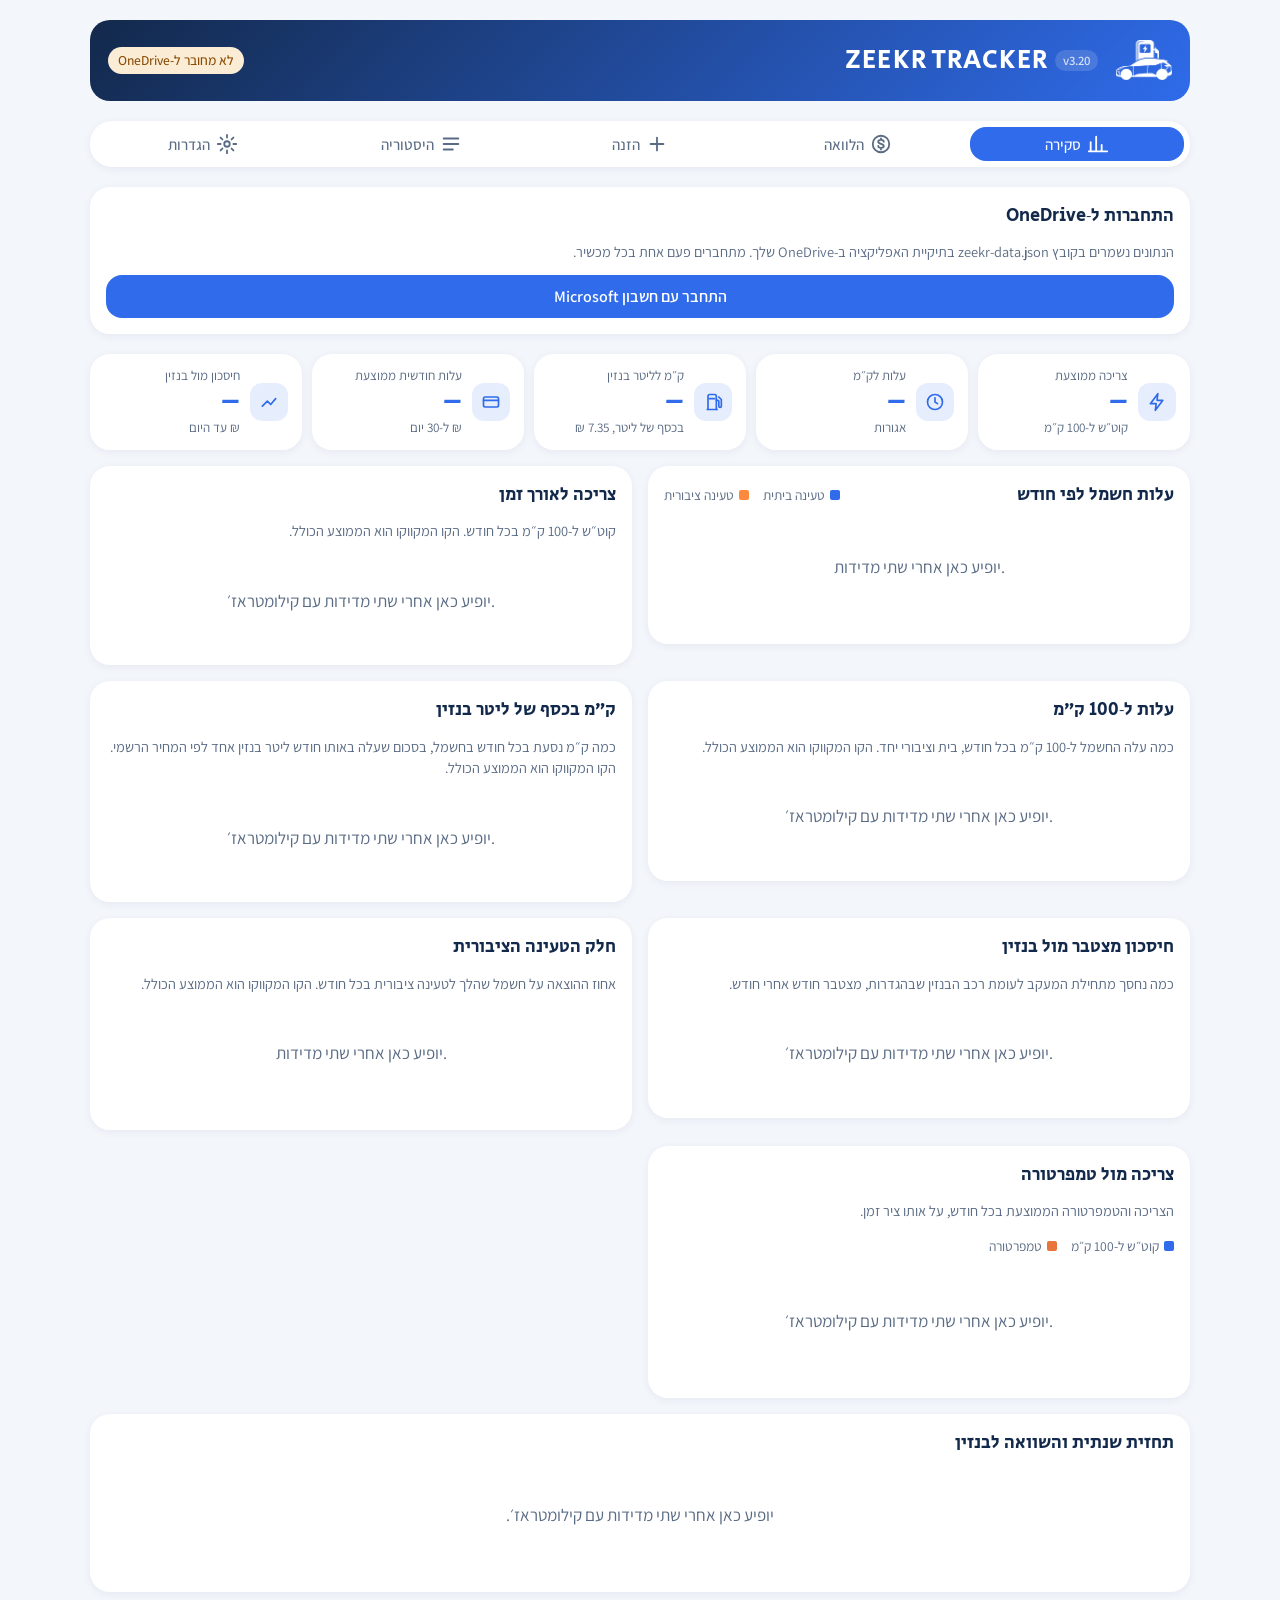
==== commit 124baf70: "Main 3.20: promote the trial version to the main page - app.js and styles.css copied from beta/ unch" ====
--- a/index.html
+++ b/index.html
@@ -28,9 +28,10 @@
   <!-- Fonts load without holding up the first screen; text shows in the system
        font for a moment and switches when they arrive (display=swap). -->
   <link rel="preconnect" href="https://fonts.gstatic.com" crossorigin>
-  <link rel="stylesheet" href="https://fonts.googleapis.com/css2?family=Assistant:wght@400;600;700;800&family=Secular+One&display=swap" media="print" onload="this.media='all'">
-  <link rel="stylesheet" href="styles.css?v=3.7">
-  <script src="app.js?v=3.7" defer></script>
+  <link rel="stylesheet" media="print" onload="this.media='all'"
+        href="https://fonts.googleapis.com/css2?family=Assistant:wght@400;600;700;800&family=Secular+One&display=swap">
+  <link rel="stylesheet" href="styles.css?v=3.20">
+  <script src="app.js?v=3.20" defer></script>
 </head>
 <body>
 
@@ -73,27 +74,84 @@
 
   <!-- Floats at the bottom of a phone screen; a row under the header on a wide screen. -->
   <nav class="tabs" role="tablist" aria-label="ניווט">
-    <button role="tab" data-tab="overview" aria-selected="true"><svg viewBox="0 0 24 24" aria-hidden="true"><path d="M4 20V10M10 20V4M16 20v-7M22 20H2"/></svg>סקירה</button>
-    <button role="tab" data-tab="add" aria-selected="false"><svg viewBox="0 0 24 24" aria-hidden="true"><path d="M12 5v14M5 12h14"/></svg>הזנה</button>
-    <button role="tab" data-tab="history" aria-selected="false"><svg viewBox="0 0 24 24" aria-hidden="true"><path d="M4 6h16M4 12h16M4 18h10"/></svg>היסטוריה</button>
-    <button role="tab" data-tab="settings" aria-selected="false"><svg viewBox="0 0 24 24" aria-hidden="true"><circle cx="12" cy="12" r="3"/><path d="M12 2v3M12 19v3M2 12h3M19 12h3M5 5l2 2M17 17l2 2M5 19l2-2M17 7l2-2"/></svg>הגדרות</button>
+    <button role="tab" data-tab="overview" aria-selected="true">
+      <svg viewBox="0 0 24 24" aria-hidden="true">
+        <path d="M4 20V10M10 20V4M16 20v-7M22 20H2"/>
+      </svg>סקירה</button>
+    <button role="tab" data-tab="loan" aria-selected="false">
+      <svg viewBox="0 0 24 24" aria-hidden="true">
+        <circle cx="12" cy="12" r="9"/>
+        <path d="M15 9.5c0-1.4-1.3-2-3-2s-3 .8-3 2 1.3 1.8 3 2.3 3 1 3 2.4-1.3 2-3 2-3-.7-3-2M12 6v1.5M12 16.5V18"/>
+      </svg>הלוואה</button>
+    <button role="tab" data-tab="add" aria-selected="false">
+      <svg viewBox="0 0 24 24" aria-hidden="true">
+        <path d="M12 5v14M5 12h14"/>
+      </svg>הזנה</button>
+    <button role="tab" data-tab="history" aria-selected="false">
+      <svg viewBox="0 0 24 24" aria-hidden="true">
+        <path d="M4 6h16M4 12h16M4 18h10"/>
+      </svg>היסטוריה</button>
+    <button role="tab" data-tab="settings" aria-selected="false">
+      <svg viewBox="0 0 24 24" aria-hidden="true">
+        <circle cx="12" cy="12" r="3"/>
+        <path d="M12 2v3M12 19v3M2 12h3M19 12h3M5 5l2 2M17 17l2 2M5 19l2-2M17 7l2-2"/>
+      </svg>הגדרות</button>
   </nav>
 
   <!-- Shown by app.js only when the user has to sign in to OneDrive. -->
   <div class="panel" id="signin" hidden>
     <h2>התחברות ל‑OneDrive</h2>
-    <p class="sub" id="signin-text">הנתונים נשמרים בקובץ <span class="file-name">zeekr-data.json</span> בתיקיית האפליקציה ב‑OneDrive שלך. מתחברים פעם אחת בכל מכשיר.</p>
+    <p class="sub" id="signin-text">הנתונים נשמרים בקובץ <span class="file-name">zeekr-data.json</span> בתיקיית
+      האפליקציה ב‑OneDrive שלך. מתחברים פעם אחת בכל מכשיר.</p>
     <button class="btn" id="signin-btn" type="button">התחבר עם חשבון Microsoft</button>
   </div>
 
   <!-- ===== Overview ===== -->
   <section class="view" id="v-overview">
     <div class="kpis">
-      <div class="kpi"><span class="ic"><svg viewBox="0 0 24 24" aria-hidden="true"><path d="M13 2 4 14h7l-1 8 9-12h-7z"/></svg></span><div class="lab">צריכה ממוצעת</div><div class="num" id="k-eff">–</div><div class="unit">קוט״ש ל‑100 ק״מ</div></div>
-      <div class="kpi"><span class="ic"><svg viewBox="0 0 24 24" aria-hidden="true"><circle cx="12" cy="12" r="9"/><path d="M12 7v5l3 2"/></svg></span><div class="lab">עלות לק״מ</div><div class="num" id="k-cpk">–</div><div class="unit">אגורות</div></div>
-      <div class="kpi"><span class="ic"><svg viewBox="0 0 24 24" aria-hidden="true"><path d="M6 21V5a2 2 0 0 1 2-2h6a2 2 0 0 1 2 2v16"/><path d="M5 21h12M8 8h6M16 10h2a1 1 0 0 1 1 1v6a1.5 1.5 0 0 0 3 0V9l-3-3"/></svg></span><div class="lab">ק״מ לליטר בנזין</div><div class="num" id="k-kpl">–</div><div class="unit" id="k-kpl-unit">ק״מ</div></div>
-      <div class="kpi"><span class="ic"><svg viewBox="0 0 24 24" aria-hidden="true"><rect x="3" y="6" width="18" height="12" rx="2"/><path d="M3 10h18"/></svg></span><div class="lab">עלות חודשית ממוצעת</div><div class="num" id="k-month">–</div><div class="unit">₪ ל‑30 יום</div></div>
-      <div class="kpi"><span class="ic"><svg viewBox="0 0 24 24" aria-hidden="true"><path d="M4 17l6-6 4 4 6-7"/></svg></span><div class="lab">חיסכון מול בנזין</div><div class="num" id="k-save">–</div><div class="unit">₪ עד היום</div></div>
+      <div class="kpi">
+        <span class="ic"><svg viewBox="0 0 24 24" aria-hidden="true">
+          <path d="M13 2 4 14h7l-1 8 9-12h-7z"/>
+        </svg></span>
+        <div class="lab">צריכה ממוצעת</div>
+        <div class="num" id="k-eff">–</div>
+        <div class="unit">קוט״ש ל‑100 ק״מ</div>
+      </div>
+      <div class="kpi">
+        <span class="ic"><svg viewBox="0 0 24 24" aria-hidden="true">
+          <circle cx="12" cy="12" r="9"/>
+          <path d="M12 7v5l3 2"/>
+        </svg></span>
+        <div class="lab">עלות לק״מ</div>
+        <div class="num" id="k-cpk">–</div>
+        <div class="unit">אגורות</div>
+      </div>
+      <div class="kpi">
+        <span class="ic"><svg viewBox="0 0 24 24" aria-hidden="true">
+          <path d="M6 21V5a2 2 0 0 1 2-2h6a2 2 0 0 1 2 2v16"/>
+          <path d="M5 21h12M8 8h6M16 10h2a1 1 0 0 1 1 1v6a1.5 1.5 0 0 0 3 0V9l-3-3"/>
+        </svg></span>
+        <div class="lab">ק״מ לליטר בנזין</div>
+        <div class="num" id="k-kpl">–</div>
+        <div class="unit" id="k-kpl-unit">ק״מ</div>
+      </div>
+      <div class="kpi">
+        <span class="ic"><svg viewBox="0 0 24 24" aria-hidden="true">
+          <rect x="3" y="6" width="18" height="12" rx="2"/>
+          <path d="M3 10h18"/>
+        </svg></span>
+        <div class="lab">עלות חודשית ממוצעת</div>
+        <div class="num" id="k-month">–</div>
+        <div class="unit">₪ ל‑30 יום</div>
+      </div>
+      <div class="kpi">
+        <span class="ic"><svg viewBox="0 0 24 24" aria-hidden="true">
+          <path d="M4 17l6-6 4 4 6-7"/>
+        </svg></span>
+        <div class="lab">חיסכון מול בנזין</div>
+        <div class="num" id="k-save">–</div>
+        <div class="unit">₪ עד היום</div>
+      </div>
     </div>
 
     <div class="panel">
@@ -167,6 +225,148 @@
     </div>
   </section>
 
+  <!-- ===== Car financing: was the loan worth it? (section 11 in app.js) ===== -->
+  <section class="view" id="v-loan" hidden>
+    <p class="hint" id="loan-missing" hidden></p>
+
+    <div class="loan-view" id="loan-view">
+      <button type="button" class="btn ghost small" id="lv-today" aria-pressed="true">היום</button>
+      <label class="lv-select">לפי שנים<select id="lv-years">
+        <option value="">בחר</option>
+        <option value="best" id="lv-best">הכי משתלם</option>
+        <option value="24">שנתיים</option>
+        <option value="36">3 שנים</option>
+        <option value="48">4 שנים</option>
+        <option value="60">5 שנים</option>
+        <option value="72">6 שנים</option>
+        <option value="84">7 שנים</option>
+      </select></label>
+    </div>
+    <div class="loan-tiles" id="loan-tiles">
+      <div class="loan-tile">
+        <div class="lab"><i class="loan-dot z"></i>Zeekr</div>
+        <div class="loan-tile-num" id="tile-z">–</div>
+        <div class="sub" id="tile-z-sub"></div>
+      </div>
+      <div class="loan-tile">
+        <div class="lab"><i class="loan-dot a"></i>רכב יד שנייה</div>
+        <div class="loan-tile-num" id="tile-a">–</div>
+        <div class="sub" id="tile-a-sub"></div>
+      </div>
+    </div>
+
+    <div class="panel" id="loan-summary">
+      <div class="row"><h2>כדאיות ההלוואה</h2><span class="pill" id="loan-pill"></span></div>
+      <p class="sub">הזיקר במימון, מול רכב יד שנייה במזומן והכסף שנשאר בקופת הגמל.</p>
+      <div><div class="loan-big" id="loan-adv">–</div><div class="sub" id="loan-adv-label"></div></div>
+      <div class="loan-bar"><i id="loan-progress"></i></div>
+      <p class="sub" id="loan-month"></p>
+      <p class="sub" id="loan-forecast"></p>
+    </div>
+
+    <div class="loan-two" id="loan-compare">
+      <p class="sub full-row" id="loan-monthly"></p>
+      <div class="panel"><h2><i class="loan-dot z"></i>Zeekr</h2><dl class="facts one" id="loan-z"></dl></div>
+      <div class="panel"><h2><i class="loan-dot a"></i>רכב יד שנייה</h2><dl class="facts one" id="loan-a"></dl></div>
+    </div>
+
+    <div class="panel" id="sale-panel">
+      <h2>מתי למכור</h2>
+      <p class="sub">אותה השוואה, כששני הרכבים נמכרים יחד בתאריכים שונים.</p>
+      <div class="scroll"><table id="sale-table"></table></div>
+      <p class="sub" id="sale-note"></p>
+    </div>
+
+    <div class="panel" id="loan-chart-panel">
+      <h2>עלות מצטברת</h2>
+      <div class="legend"><span><i class="home"></i>Zeekr</span><span><i class="public"></i>רכב יד שנייה</span></div>
+      <div class="chart" id="c-loan"></div>
+      <p class="sub" id="loan-chart-note"></p>
+    </div>
+
+    <div class="panel" id="ef-panel">
+      <h2>חשמל מול דלק</h2>
+      <p class="sub">כל חודש, כמה עלה החשמל בפועל, וכמה היו עולים אותם ק״מ בדלק ברכב שעושה <span id="ef-kml"></span> ק״מ
+        לליטר, לפי מחיר הבנזין הרשמי באותו חודש. את הנתון משנים בעריכת נתוני הבסיס.</p>
+      <dl class="facts" id="ef-total"></dl>
+      <div class="scroll"><table id="ef-table"></table></div>
+      <p class="sub">חודש עם כוכבית הוא חודש שהמדידות לא מכסות את כל ימיו.</p>
+    </div>
+
+    <div class="panel" id="loan-detail-panel">
+      <h2>פירוט החישוב</h2>
+      <h3>נתוני בסיס</h3>
+      <dl class="facts" id="loan-base"></dl>
+      <h3>נתונים מחושבים</h3>
+      <dl class="facts" id="loan-derived"></dl>
+      <h3>לוחות סילוקין, הלוואה על חשבון הגמל</h3>
+      <div class="scroll"><table id="loan-sched"></table></div>
+      <h3>איך מחושב</h3>
+      <ul class="sub loan-how">
+        <li>כל שקל שיצא מהכיס היה יכול להישאר בגמל, ולכן כל הוצאה גדלה בתשואה של הגמל עד החודש המוצג. ההפרש הוא התשואה שאבדה.</li>
+        <li>עלות הזיקר היא ההוצאות עם התשואה שאבדה, ועוד יתרת ההלוואה והחוב העומד, פחות שווי הרכב.</li>
+        <li>עלות החלופה היא מחיר הרכב וטיפול יישור הקו ששולמו ביום הקנייה, ואחר כך דלק, טיפולים ואגרה, עם התשואה שאבדה,
+          פחות שווי הרכב. ביטוח לא נכלל, לא בזיקר ולא בחלופה.</li>
+        <li>החשמל נלקח מהמדידות באפליקציה. הדלק של החלופה הוא אותם ק״מ במחיר הבנזין הרשמי של כל חודש.</li>
+        <li>חודש שאין לו מדידה מלאה מחושב לפי הממוצע, והוא מסומן בכוכבית בטבלה.</li>
+        <li>ההחזר החודשי בכל לוח מחושב בשיטת שפיצר, או לפי החזר קבוע בתקופת גרייס. שינוי בפריים נכנס כלוח חדש מתאריך השינוי.</li>
+      </ul>
+      <details class="guide">
+        <summary>טבלה חודשית מלאה</summary>
+        <div class="body"><div class="scroll"><table id="loan-table"></table></div><p class="sub">שורות בהירות הן תחזית. סכומים בשקלים.</p></div>
+      </details>
+    </div>
+
+    <div class="panel">
+      <div id="loan-edit">
+        <div class="row"><h2>נתוני הבסיס</h2><button class="btn ghost small" type="button" id="l-edit">ערוך</button></div>
+        <p class="sub">הנתונים נעולים. לחיצה על ערוך פותחת אותם לשינוי, ושמירה נועלת אותם שוב.</p>
+        <div class="body">
+          <form id="f-loan" novalidate>
+            <h3 class="full">הזיקר</h3>
+            <label>תאריך הקנייה<input type="date" id="l-buy"></label>
+            <label>תקופת ההשוואה בחודשים, בסופה מוכרים את שני הרכבים<input type="number" inputmode="numeric" step="1" id="l-horizon"></label>
+            <label>מחיר הזיקר (₪)<input type="number" inputmode="decimal" step="any" id="l-car"></label>
+            <label>ירידת ערך בשנה (%)<input type="number" inputmode="decimal" step="any" id="l-car-dep"></label>
+            <label>טיפולים בשנה, הערכה (₪)<input type="number" inputmode="decimal" step="any" id="l-car-maint"></label>
+            <label>אגרת רישוי בשנה (₪)<input type="number" inputmode="decimal" step="any" id="l-car-fee"></label>
+            <label>מטען ביתי, חד־פעמי (₪)<input type="number" inputmode="decimal" step="any" id="l-car-up"></label>
+            <p class="sub full">טיפולים ששילמת בפועל. כשיש לפחות חשבון אחד, עד היום נספרים החשבונות, וההערכה השנתית משמשת רק לתחזית.</p>
+            <div class="full" id="l-bills"></div>
+            <button class="btn ghost small full" type="button" id="l-add-bill">הוסף חשבון טיפול</button>
+            <label>ק״מ בחודש לתחזית, ריק לממוצע<input type="number" inputmode="decimal" step="any" id="l-km"></label>
+
+            <h3 class="full">הלוואה עומדת, ביטוח לאומי</h3>
+            <label>סכום (₪)<input type="number" inputmode="decimal" step="any" id="l-stand"></label>
+            <label>שחיקת החוב בשנה (%)<input type="number" inputmode="decimal" step="any" id="l-stand-drop"></label>
+            <label class="full">אחרי כמה חודשים אין החזר בפועל, ריק אם אין<input type="number" inputmode="numeric" step="1" id="l-stand-free"></label>
+
+            <h3 class="full">הלוואה על חשבון הגמל</h3>
+            <p class="sub full">לוח לכל שינוי בריבית. בכל לוח, היתרה והחודשים שנשארו מאותו תאריך. בתקופת גרייס מזינים את
+              ההחזר הקבוע, ומה שנשאר בסופה נשאר כחוב עד הלוח הבא.</p>
+            <div class="full" id="l-sched"></div>
+            <button class="btn ghost small full" type="button" id="l-add-sched">הוסף לוח סילוקין</button>
+
+            <h3 class="full">רכב יד שנייה</h3>
+            <label>מחיר הרכב (₪)<input type="number" inputmode="decimal" step="any" id="l-alt"></label>
+            <label>ק״מ לליטר<input type="number" inputmode="decimal" step="any" id="l-alt-kml"></label>
+            <label>ירידת ערך בשנה (%)<input type="number" inputmode="decimal" step="any" id="l-alt-dep"></label>
+            <label>טיפולים בשנה (₪)<input type="number" inputmode="decimal" step="any" id="l-alt-maint"></label>
+            <label>אגרת רישוי בשנה (₪)<input type="number" inputmode="decimal" step="any" id="l-alt-fee"></label>
+            <label>טיפול יישור קו בקנייה (₪)<input type="number" inputmode="decimal" step="any" id="l-alt-up"></label>
+            <label>תשואה שנתית בגמל (%)<input type="number" inputmode="decimal" step="any" id="l-return"></label>
+
+            <div class="row start full" id="l-actions" hidden>
+              <button class="btn" type="submit">שמור</button>
+              <button class="btn ghost" type="button" id="l-cancel">בטל</button>
+            </div>
+            <p class="msg full" id="l-msg" role="status"></p>
+          </form>
+        </div>
+      </div>
+    </div>
+  </section>
+
   <!-- ===== Entry ===== -->
   <section class="view" id="v-add" hidden>
     <div class="seg">
@@ -176,7 +376,9 @@
 
     <div class="panel" id="p-reading">
       <h2>מדידה חודשית</h2>
-      <p class="sub">מה כתוב במונה של העמדה ובמד הק״מ של הרכב. אפשר למדוד יותר מפעם אחת בחודש: כל תאריך נשמר כמדידה נפרדת. המחיר לקוט״ש ממולא מהמדידה הקודמת. אם תשנה אותו, הוא יחול מהמדידה הזו והלאה, והתקופות הקודמות לא ישתנו.</p>
+      <p class="sub">מה כתוב במונה של העמדה ובמד הק״מ של הרכב. אפשר למדוד יותר מפעם אחת בחודש: כל תאריך נשמר כמדידה
+        נפרדת. המחיר לקוט״ש ממולא מהמדידה הקודמת. אם תשנה אותו, הוא יחול מהמדידה הזו והלאה, והתקופות הקודמות לא
+        ישתנו.</p>
       <form id="f-reading" novalidate>
         <label class="full">תאריך<input type="date" id="r-date" required></label>
         <label>קוט״ש במונה<input type="number" inputmode="decimal" step="any" id="r-meter" placeholder="למשל 4350.2" required></label>
@@ -191,7 +393,8 @@
 
     <div class="panel" id="p-public" hidden>
       <h2>טעינה ציבורית</h2>
-      <p class="sub">רשום כל טעינה מחוץ לבית מיד כשהיא קורית. הטעינה נשמרת כרשומה נפרדת ומתווספת לעלות של התקופה שבה היא נמצאת, בלי לשנות את המדידות הביתיות.</p>
+      <p class="sub">רשום כל טעינה מחוץ לבית מיד כשהיא קורית. הטעינה נשמרת כרשומה נפרדת ומתווספת לעלות של התקופה שבה היא
+        נמצאת, בלי לשנות את המדידות הביתיות.</p>
       <form id="f-public" novalidate>
         <label>תאריך<input type="date" id="p-date" required></label>
         <!-- Charging company: a list with each company's symbol (a native select cannot show images).
@@ -199,7 +402,8 @@
         <div class="field">
           <span class="field-label" id="p-provider-label">חברת הטעינה</span>
           <div class="picker">
-            <button type="button" class="picker-btn" id="p-provider-btn" aria-haspopup="listbox" aria-expanded="false" aria-labelledby="p-provider-label p-provider-btn"></button>
+            <button type="button" class="picker-btn" id="p-provider-btn" aria-haspopup="listbox" aria-expanded="false"
+                    aria-labelledby="p-provider-label p-provider-btn"></button>
             <ul class="picker-list" id="p-provider-list" role="listbox" aria-labelledby="p-provider-label" tabindex="-1" hidden></ul>
           </div>
           <input type="hidden" id="p-provider">
@@ -223,7 +427,8 @@
     </div>
     <div class="panel">
       <h2>חודשים</h2>
-      <p class="sub">כל תקופה מתחלקת בין החודשים לפי מספר הימים שלה בכל חודש, כך שמדידה ב‑2 או ב‑6 לחודש לא מעבירה צריכה לחודש הלא נכון, ושתי מדידות באותו חודש מצטרפות לאותה שורה. טעינה ציבורית נספרת בחודש שבו קרתה.</p>
+      <p class="sub">כל תקופה מתחלקת בין החודשים לפי מספר הימים שלה בכל חודש, כך שמדידה ב‑2 או ב‑6 לחודש לא מעבירה צריכה
+        לחודש הלא נכון, ושתי מדידות באותו חודש מצטרפות לאותה שורה. טעינה ציבורית נספרת בחודש שבו קרתה.</p>
       <div class="scroll"><table id="t-months"></table></div>
     </div>
     <div class="panel">
@@ -261,7 +466,8 @@
 
     <div class="panel">
       <h2>הנתונים שלך</h2>
-      <p class="sub">הכול נשמר בקובץ אחד, <span class="file-name">zeekr-data.json</span>, בתיקיית האפליקציה ב‑OneDrive שלך. הדף עצמו לא שומר נתונים בשום שרת אחר.</p>
+      <p class="sub">הכול נשמר בקובץ אחד, <span class="file-name">zeekr-data.json</span>, בתיקיית האפליקציה ב‑OneDrive
+        שלך. הדף עצמו לא שומר נתונים בשום שרת אחר.</p>
       <div class="row start">
         <button class="btn ghost" id="dl-json" type="button">הורד גיבוי (JSON)</button>
         <button class="btn ghost danger" id="signout" type="button">התנתק</button>
@@ -289,11 +495,13 @@
       <details class="guide">
         <summary>איך צריך להיראות קובץ ייבוא</summary>
         <div class="body">
-          <p class="sub">הייבוא מקבל שני סוגי קבצים: CSV (נוח לעריכה באקסל) ו‑JSON (הפורמט של קובץ הגיבוי). הדרך הקלה היא להוריד את קובץ ה‑CSV לדוגמה, למלא אותו באקסל ולשמור.</p>
+          <p class="sub">הייבוא מקבל שני סוגי קבצים: CSV (נוח לעריכה באקסל) ו‑JSON (הפורמט של קובץ הגיבוי). הדרך הקלה
+            היא להוריד את קובץ ה‑CSV לדוגמה, למלא אותו באקסל ולשמור.</p>
 
           <h3>איך הייבוא משתלב בנתונים הקיימים</h3>
           <ul>
-            <li>מדידה מזוהה לפי התאריך שלה. תאריך שכבר קיים: הערכים מהקובץ מחליפים את הקיימים. תאריך חדש: המדידה מתווספת, גם אם יש כבר מדידה אחרת באותו חודש.</li>
+            <li>מדידה מזוהה לפי התאריך שלה. תאריך שכבר קיים: הערכים מהקובץ מחליפים את הקיימים. תאריך חדש: המדידה
+              מתווספת, גם אם יש כבר מדידה אחרת באותו חודש.</li>
             <li>טעינה ציבורית מזוהה לפי המזהה שלה, ואם אין מזהה לפי השילוב של תאריך, קוט״ש ועלות. טעינה קיימת מתעדכנת (חברה, הערה), וכל טעינה אחרת מתווספת.</li>
             <li>טעינה ציבורית אף פעם לא משנה מדידה, ומדידה אף פעם לא משנה טעינה ציבורית.</li>
             <li>רשומות שלא מופיעות בקובץ נשארות כמו שהן.</li>
@@ -311,17 +519,20 @@
           <div class="scroll">
             <table>
               <tr><th>כותרת העמודה</th><th>שם חלופי</th><th>במדידה</th><th>בטעינה ציבורית</th><th>תוכן</th></tr>
-              <tr><td>סוג</td><td><code>type</code></td><td>מדידה</td><td>טעינה ציבורית</td><td>אם העמודה חסרה, שורה עם מונה היא מדידה ושורה עם קוט״ש היא טעינה ציבורית</td></tr>
+              <tr><td>סוג</td><td><code>type</code></td><td>מדידה</td><td>טעינה ציבורית</td><td>אם העמודה חסרה, שורה עם
+                מונה היא מדידה ושורה עם קוט״ש היא טעינה ציבורית</td></tr>
               <tr><td>תאריך</td><td><code>date</code></td><td>חובה</td><td>חובה</td><td>תאריך המדידה או הטעינה</td></tr>
               <tr><td>מונה קוט״ש</td><td><code>meter</code></td><td>חובה</td><td>ריק</td><td>המספר המצטבר שמופיע במונה העמדה הביתית</td></tr>
               <tr><td>קילומטראז׳</td><td><code>odo</code></td><td>רשות</td><td>ריק</td><td>מד הק״מ של הרכב. בלעדיו הצריכה מחושבת יחד עם התקופה הבאה</td></tr>
-              <tr><td>מחיר לקוט״ש</td><td><code>price</code></td><td>רשות</td><td>ריק</td><td>מחיר החשמל הביתי בשקלים לתקופה שמסתיימת במדידה. ריק: נלקח המחיר מהמדידה הקודמת</td></tr>
+              <tr><td>מחיר לקוט״ש</td><td><code>price</code></td><td>רשות</td><td>ריק</td><td>מחיר החשמל הביתי בשקלים
+                לתקופה שמסתיימת במדידה. ריק: נלקח המחיר מהמדידה הקודמת</td></tr>
               <tr><td>קוט״ש</td><td><code>kwh</code></td><td>ריק</td><td>חובה</td><td>כמה קוט״ש נטענו בטעינה</td></tr>
               <tr><td>עלות</td><td><code>cost</code></td><td>ריק</td><td>חובה</td><td>הסכום הכולל ששולם על הטעינה, בשקלים</td></tr>
               <tr><td>חברה</td><td><code>provider</code></td><td>ריק</td><td>רשות</td><td>החברה שבה בוצעה הטעינה, טקסט חופשי</td></tr>
               <tr><td>הערה</td><td><code>note</code></td><td>ריק</td><td>רשות</td><td>טקסט חופשי</td></tr>
               <tr><td>מזהה</td><td><code>id</code></td><td>ריק</td><td>רשות</td><td>מופיע בקובץ שהאפליקציה מייצאת. בשורה חדשה משאירים ריק</td></tr>
-              <tr><td>אחוז סוללה</td><td><code>soc</code></td><td>רשות</td><td>ריק</td><td>אחוז הסוללה שהרכב הראה בזמן המדידה, בין 0 ל‑100. ריק בקובץ ישן: האחוז השמור נשאר</td></tr>
+              <tr><td>אחוז סוללה</td><td><code>soc</code></td><td>רשות</td><td>ריק</td><td>אחוז הסוללה שהרכב הראה בזמן
+                המדידה, בין 0 ל‑100. ריק בקובץ ישן: האחוז השמור נשאר</td></tr>
             </table>
           </div>
           <p class="sub">דוגמה לקובץ CSV עם שתי מדידות באותו חודש וטעינה ציבורית אחת:</p>
@@ -333,8 +544,10 @@
           <h3>קובץ JSON</h3>
           <ul>
             <li>אובייקט אחד עם הרשימה <code>readings</code> (מדידות) והרשימה <code>public</code> (טעינות ציבוריות). מספיקה אחת מהן.</li>
-            <li>בכל מדידה: <code>date</code> ו‑<code>meter</code> חובה, <code>odo</code>, <code>price</code> ו‑<code>soc</code> רשות (אפשר <code>null</code>).</li>
-            <li>בכל טעינה ציבורית: <code>date</code>, <code>kwh</code> ו‑<code>cost</code> חובה, <code>provider</code>, <code>note</code> ו‑<code>id</code> רשות.</li>
+            <li>בכל מדידה: <code>date</code> ו‑<code>meter</code> חובה, <code>odo</code>, <code>price</code>
+              ו‑<code>soc</code> רשות (אפשר <code>null</code>).</li>
+            <li>בכל טעינה ציבורית: <code>date</code>, <code>kwh</code> ו‑<code>cost</code> חובה, <code>provider</code>,
+              <code>note</code> ו‑<code>id</code> רשות.</li>
             <li><code>settings</code> רשות. אם הוא מופיע, הגדרות רכב הבנזין להשוואה מתעדכנות לפיו.</li>
             <li>שדות אחרים, כמו <code>app</code>, <code>version</code> ו‑<code>updated</code>, לא נדרשים בייבוא.</li>
           </ul>
@@ -356,7 +569,9 @@
     <!-- Trial copy only. -->
     <div class="panel" id="beta-panel" hidden>
       <h2>גרסת ניסוי</h2>
-      <p class="sub">זו גרסת הניסוי של הדף. היא עובדת מול קובץ נפרד, zeekr-test.json, באותה תיקייה ב‑OneDrive, כך שאפשר להזין, לייבא ולמחוק בלי לגעת במדידות האמיתיות. אפשר להתחיל מעותק של הנתונים האמיתיים: ההעתקה רק קוראת את הקובץ האמיתי ולא משנה אותו.</p>
+      <p class="sub">זו גרסת הניסוי של הדף. היא עובדת מול קובץ נפרד, zeekr-test.json, באותה תיקייה ב‑OneDrive, כך שאפשר
+        להזין, לייבא ולמחוק בלי לגעת במדידות האמיתיות. אפשר להתחיל מעותק של הנתונים האמיתיים: ההעתקה רק קוראת את הקובץ
+        האמיתי ולא משנה אותו.</p>
       <div class="row start">
         <button class="btn ghost" id="test-copy" type="button">העתק את הנתונים האמיתיים לקובץ הבדיקות</button>
         <button class="btn ghost danger" id="test-reset" type="button">רוקן את קובץ הבדיקות</button>
--- a/styles.css
+++ b/styles.css
@@ -12,6 +12,9 @@
  *   5. Forms and buttons
  *   6. Tables
  *   7. Import guide
+ *   8. Electric blue theme: header, floating menu, wide screens
+ *   9. Charging-company picker
+ *  10. Car financing screen (the loan tab)
  */
 
 /* ---------- 1. Design tokens ---------- */
@@ -125,15 +128,41 @@
 .pill.good { background: var(--good-soft); color: var(--good); }
 
 /* Trial-version notice: must be impossible to miss. */
-.banner { background: var(--warn-soft); color: var(--warn); border: 1px solid var(--warn); border-radius: var(--radius); padding: 10px 14px; font-weight: 500; font-size: 0.92rem; }
+.banner {
+  background: var(--warn-soft);
+  color: var(--warn);
+  border: 1px solid var(--warn);
+  border-radius: var(--radius);
+  padding: 10px 14px;
+  font-weight: 500;
+  font-size: 0.92rem;
+}
 
 .tabs { display: flex; gap: 4px; background: var(--surface); border: 1px solid var(--line); border-radius: var(--radius); padding: 4px; }
-.tabs button { flex: 1; border: 0; background: none; color: var(--muted); font: 500 0.95rem var(--body); padding: 9px 4px; border-radius: 7px; cursor: pointer; }
+.tabs button {
+  flex: 1;
+  border: 0;
+  background: none;
+  color: var(--muted);
+  font: 500 0.95rem var(--body);
+  padding: 9px 4px;
+  border-radius: 7px;
+  cursor: pointer;
+}
 .tabs button[aria-selected="true"] { background: var(--accent); color: var(--accent-fg); }
 
 .view { display: flex; flex-direction: column; gap: 20px; }
 
-.panel { background: var(--surface); border: 1px solid var(--line); border-radius: var(--radius); padding: 16px; display: flex; flex-direction: column; gap: 12px; min-width: 0; }
+.panel {
+  background: var(--surface);
+  border: 1px solid var(--line);
+  border-radius: var(--radius);
+  padding: 16px;
+  display: flex;
+  flex-direction: column;
+  gap: 12px;
+  min-width: 0;
+}
 
 .row { display: flex; flex-wrap: wrap; gap: 10px; align-items: center; justify-content: space-between; }
 .row.start { justify-content: flex-start; }
@@ -179,7 +208,17 @@
 
 label { display: flex; flex-direction: column; gap: 4px; font-size: 0.9rem; color: var(--muted); min-width: 0; }
 
-input { font: inherit; font-size: 1.05rem; color: var(--fg); background: var(--bg); border: 1px solid var(--line); border-radius: 8px; padding: 10px 12px; width: 100%; min-width: 0; }
+input {
+  font: inherit;
+  font-size: 1.05rem;
+  color: var(--fg);
+  background: var(--bg);
+  border: 1px solid var(--line);
+  border-radius: 8px;
+  padding: 10px 12px;
+  width: 100%;
+  min-width: 0;
+}
 
 .btn { font: 600 1rem var(--body); border: 0; border-radius: 8px; padding: 11px 16px; background: var(--accent); color: var(--accent-fg); cursor: pointer; }
 .btn.ghost { background: none; color: var(--accent); border: 1px solid var(--line); font-weight: 500; }
@@ -196,7 +235,15 @@
 .hint .row { margin-top: 10px; }
 
 .seg { display: flex; gap: 6px; }
-.seg button { border: 1px solid var(--line); background: none; color: var(--fg); font: 500 0.92rem var(--body); padding: 7px 12px; border-radius: 99px; cursor: pointer; }
+.seg button {
+  border: 1px solid var(--line);
+  background: none;
+  color: var(--fg);
+  font: 500 0.92rem var(--body);
+  padding: 7px 12px;
+  border-radius: 99px;
+  cursor: pointer;
+}
 .seg button[aria-pressed="true"] { background: var(--accent-soft); border-color: var(--accent); }
 
 /* ---------- 6. Tables ---------- */
@@ -216,9 +263,29 @@
 .guide .body { display: flex; flex-direction: column; gap: 12px; font-size: 0.92rem; }
 .guide ul { margin: 0; padding-inline-start: 20px; display: flex; flex-direction: column; gap: 4px; }
 .guide td, .guide th { white-space: normal; vertical-align: top; }
-.guide code { font-family: var(--mono); font-size: 0.85rem; background: var(--bg); border-radius: 4px; padding: 1px 5px; direction: ltr; unicode-bidi: isolate; }
+.guide code {
+  font-family: var(--mono);
+  font-size: 0.85rem;
+  background: var(--bg);
+  border-radius: 4px;
+  padding: 1px 5px;
+  direction: ltr;
+  unicode-bidi: isolate;
+}
 /* File samples are shown left-to-right exactly as they appear in a text editor. */
-.guide pre { margin: 0; direction: ltr; text-align: left; font-family: var(--mono); font-size: 0.8rem; line-height: 1.5; background: var(--bg); border: 1px solid var(--line); border-radius: 8px; padding: 10px 12px; overflow-x: auto; }
+.guide pre {
+  margin: 0;
+  direction: ltr;
+  text-align: left;
+  font-family: var(--mono);
+  font-size: 0.8rem;
+  line-height: 1.5;
+  background: var(--bg);
+  border: 1px solid var(--line);
+  border-radius: 8px;
+  padding: 10px 12px;
+  overflow-x: auto;
+}
 
 /* Opening screen (installed app only): see the splash block in index.html. */
 .splash {
@@ -255,7 +322,17 @@
 
 .kpi, .panel { border: 0; box-shadow: var(--shadow); }
 .kpi { display: grid; grid-template-columns: auto 1fr; column-gap: 10px; align-items: center; }
-.kpi .ic { grid-row: span 3; width: 38px; height: 38px; border-radius: 12px; background: var(--accent-soft); color: var(--accent); display: flex; align-items: center; justify-content: center; }
+.kpi .ic {
+  grid-row: span 3;
+  width: 38px;
+  height: 38px;
+  border-radius: 12px;
+  background: var(--accent-soft);
+  color: var(--accent);
+  display: flex;
+  align-items: center;
+  justify-content: center;
+}
 .kpi .ic svg { width: 20px; height: 20px; fill: none; stroke: currentColor; stroke-width: 2; stroke-linecap: round; stroke-linejoin: round; }
 .kpi .num { color: var(--accent); font-weight: 400; }
 .btn { border-radius: 16px; }
@@ -269,7 +346,17 @@
   border: 0; border-radius: 22px; padding: 6px; background: var(--surface);
   box-shadow: 0 8px 28px rgba(19, 41, 75, 0.18);
 }
-.tabs button { display: flex; flex-direction: column; align-items: center; gap: 2px; font-size: 0.8rem; padding: 6px 2px; border-radius: 16px; min-height: 48px; justify-content: center; }
+.tabs button {
+  display: flex;
+  flex-direction: column;
+  align-items: center;
+  gap: 2px;
+  font-size: 0.8rem;
+  padding: 6px 2px;
+  border-radius: 16px;
+  min-height: 48px;
+  justify-content: center;
+}
 .tabs button svg { width: 22px; height: 22px; fill: none; stroke: currentColor; stroke-width: 2; stroke-linecap: round; }
 body { padding-bottom: calc(110px + env(safe-area-inset-bottom, 0px)); }
 
@@ -286,19 +373,39 @@
   #v-overview > .kpis, #v-overview > .panel:has(#facts), #v-overview > #prov-panel, #v-overview > #season-panel { grid-column: 1 / -1; }
 }
 
-/* ---------- Charging-company picker (public charge form) ---------- */
+/* ---------- 9. Charging-company picker (public charge form) ---------- */
 .field { display: flex; flex-direction: column; gap: 4px; min-width: 0; }
 .field-label { font-size: 0.9rem; color: var(--muted); }
 .picker { position: relative; }
 .picker-btn, .picker-list li { display: flex; align-items: center; gap: 10px; text-align: start; }
-.picker-btn { width: 100%; font: inherit; font-size: 1.05rem; color: var(--fg); background: var(--bg); border: 1px solid var(--line); border-radius: 12px; padding: 7px 12px; cursor: pointer; min-height: 46px; }
+.picker-btn {
+  width: 100%;
+  font: inherit;
+  font-size: 1.05rem;
+  color: var(--fg);
+  background: var(--bg);
+  border: 1px solid var(--line);
+  border-radius: 12px;
+  padding: 7px 12px;
+  cursor: pointer;
+  min-height: 46px;
+}
 .picker-btn:focus-visible, .picker-list li:focus-visible { outline: 2px solid var(--accent); outline-offset: 2px; }
 .picker-btn img, .picker-list img { width: 28px; height: 28px; border-radius: 7px; flex: none; object-fit: cover; }
 .picker-blank { width: 28px; height: 28px; border-radius: 7px; flex: none; display: grid; place-items: center; background: var(--line); color: var(--muted); }
 /* Names in Latin letters (ON EV) still line up on the right like the Hebrew ones. */
 .picker-name { flex: 1; min-width: 0; text-align: right; unicode-bidi: plaintext; direction: rtl; }
 .picker-caret { color: var(--muted); font-size: 0.9rem; }
-.picker-list { margin: 4px 0 0; padding: 4px; list-style: none; background: var(--surface); border: 1px solid var(--line); border-radius: 12px; box-shadow: 0 8px 24px rgba(0, 0, 0, 0.18); scroll-margin-bottom: 120px; }
+.picker-list {
+  margin: 4px 0 0;
+  padding: 4px;
+  list-style: none;
+  background: var(--surface);
+  border: 1px solid var(--line);
+  border-radius: 12px;
+  box-shadow: 0 8px 24px rgba(0, 0, 0, 0.18);
+  scroll-margin-bottom: 120px;
+}
 /* The list opens inside the form and pushes the fields below it down, so the
    page itself scrolls to every company (an overlay was cut off at the bottom
    of a phone screen, under the floating bar). */
@@ -319,4 +426,87 @@
 #c-temp .slot:focus-visible { fill: var(--accent-soft); }
 
 /* Version next to the name in the header. */
-.head-version { font-family: var(--body); font-size: 0.8rem; font-weight: 600; letter-spacing: 0; opacity: 0.8; vertical-align: middle; background: rgba(255, 255, 255, 0.18); border-radius: 999px; padding: 2px 8px; margin-inline-start: 4px; white-space: nowrap; }
+.head-version {
+  font-family: var(--body);
+  font-size: 0.8rem;
+  font-weight: 600;
+  letter-spacing: 0;
+  opacity: 0.8;
+  vertical-align: middle;
+  background: rgba(255, 255, 255, 0.18);
+  border-radius: 999px;
+  padding: 2px 8px;
+  margin-inline-start: 4px;
+  white-space: nowrap;
+}
+
+/* ---------- 10. Car financing screen ---------- */
+.loan-big { font-family: var(--display); font-size: 2.4rem; line-height: 1.1; font-variant-numeric: tabular-nums; }
+.loan-big.good { color: var(--good); }
+.loan-big.bad { color: var(--bad); }
+.loan-bar { height: 8px; border-radius: 99px; background: var(--line); overflow: hidden; }
+.loan-bar i { display: block; height: 100%; background: var(--accent); border-radius: 99px; }
+.loan-two { display: grid; grid-template-columns: 1fr 1fr; gap: 12px; }
+@media (max-width: 560px) { .loan-two { grid-template-columns: 1fr; } }
+.facts.one { grid-template-columns: 1fr; }
+.loan-dot { display: inline-block; width: 10px; height: 10px; border-radius: 50%; margin-inline-end: 8px; vertical-align: 2px; }
+.loan-dot.z { background: var(--accent); }
+.loan-dot.a { background: var(--public); }
+#v-loan h3 { margin: 6px 0 0; font-size: 1rem; }
+.loan-how { padding-inline-start: 18px; display: flex; flex-direction: column; gap: 4px; }
+#loan-table td.pos { color: var(--good); font-weight: 600; }
+#loan-table td.neg { color: var(--bad); font-weight: 600; }
+.sched-row { display: grid; grid-template-columns: 1.3fr 1fr 0.9fr 0.8fr 1fr auto; gap: 8px; align-items: end; margin-bottom: 8px; }
+@media (max-width: 560px) { .sched-row { grid-template-columns: 1fr 1fr; } .sched-row .s-del { grid-column: 1 / -1; } }
+#v-loan dd, #v-loan td { unicode-bidi: plaintext; }
+#ef-table td.pos { color: var(--good); font-weight: 600; }
+#ef-table td.neg { color: var(--bad); font-weight: 600; }
+#ef-table tr.total td { font-weight: 700; border-top: 2px solid var(--line); }
+#v-loan #ef-table td { unicode-bidi: plaintext; }
+.bill-row { display: grid; grid-template-columns: 1.2fr 1fr 1.4fr auto; gap: 8px; align-items: end; margin-bottom: 8px; }
+@media (max-width: 560px) { .bill-row { grid-template-columns: 1fr 1fr; } .bill-row .b-del { grid-column: 1 / -1; } }
+/* Locked base data: read like values, not like empty boxes. */
+#f-loan.locked input {
+  background: transparent;
+  border-color: transparent;
+  padding-inline: 0;
+  color: var(--fg);
+  opacity: 1;
+  -webkit-text-fill-color: var(--fg);
+}
+#f-loan.locked .s-del, #f-loan.locked .b-del, #f-loan.locked #l-add-sched, #f-loan.locked #l-add-bill { display: none; }
+#loan-edit { display: flex; flex-direction: column; gap: 10px; }
+#sale-table td.pos { color: var(--good); font-weight: 600; }
+#sale-table td.neg { color: var(--bad); font-weight: 600; }
+#sale-table tr.best td { background: var(--accent-soft); }
+#v-loan #sale-table td { unicode-bidi: plaintext; }
+.loan-two .full-row {
+  grid-column: 1 / -1;
+  margin: 0;
+  background: var(--surface);
+  border: 1px solid var(--line);
+  border-radius: var(--radius);
+  padding: 12px 16px;
+  color: var(--fg);
+}
+/* Loan tab top: view switch and the two monthly-cost tiles. */
+.loan-view { display: flex; gap: 8px; align-items: center; flex-wrap: wrap; }
+.loan-view .btn[aria-pressed="true"] { background: var(--accent); color: var(--accent-fg); border-color: var(--accent); }
+.lv-select { flex-direction: row; align-items: center; gap: 8px; color: var(--fg); }
+.lv-select select { font: inherit; color: var(--fg); background: var(--surface); border: 1px solid var(--line); border-radius: 12px; padding: 6px 10px; }
+.lv-select select.on { background: var(--accent); color: var(--accent-fg); border-color: var(--accent); }
+.loan-tiles { display: grid; grid-template-columns: 1fr 1fr; gap: 10px; }
+.loan-tile {
+  background: var(--surface);
+  border: 1px solid var(--line);
+  border-radius: var(--radius);
+  padding: 12px 14px;
+  min-width: 0;
+  display: flex;
+  flex-direction: column;
+  gap: 2px;
+}
+.loan-tile .lab { font-weight: 600; }
+.loan-tile-num { font-family: var(--display); font-size: 1.7rem; line-height: 1.15; font-variant-numeric: tabular-nums; unicode-bidi: plaintext; }
+.loan-tile.cheaper { border-color: var(--good); box-shadow: inset 0 0 0 1px var(--good); }
+.loan-tile.cheaper .loan-tile-num { color: var(--good); }
